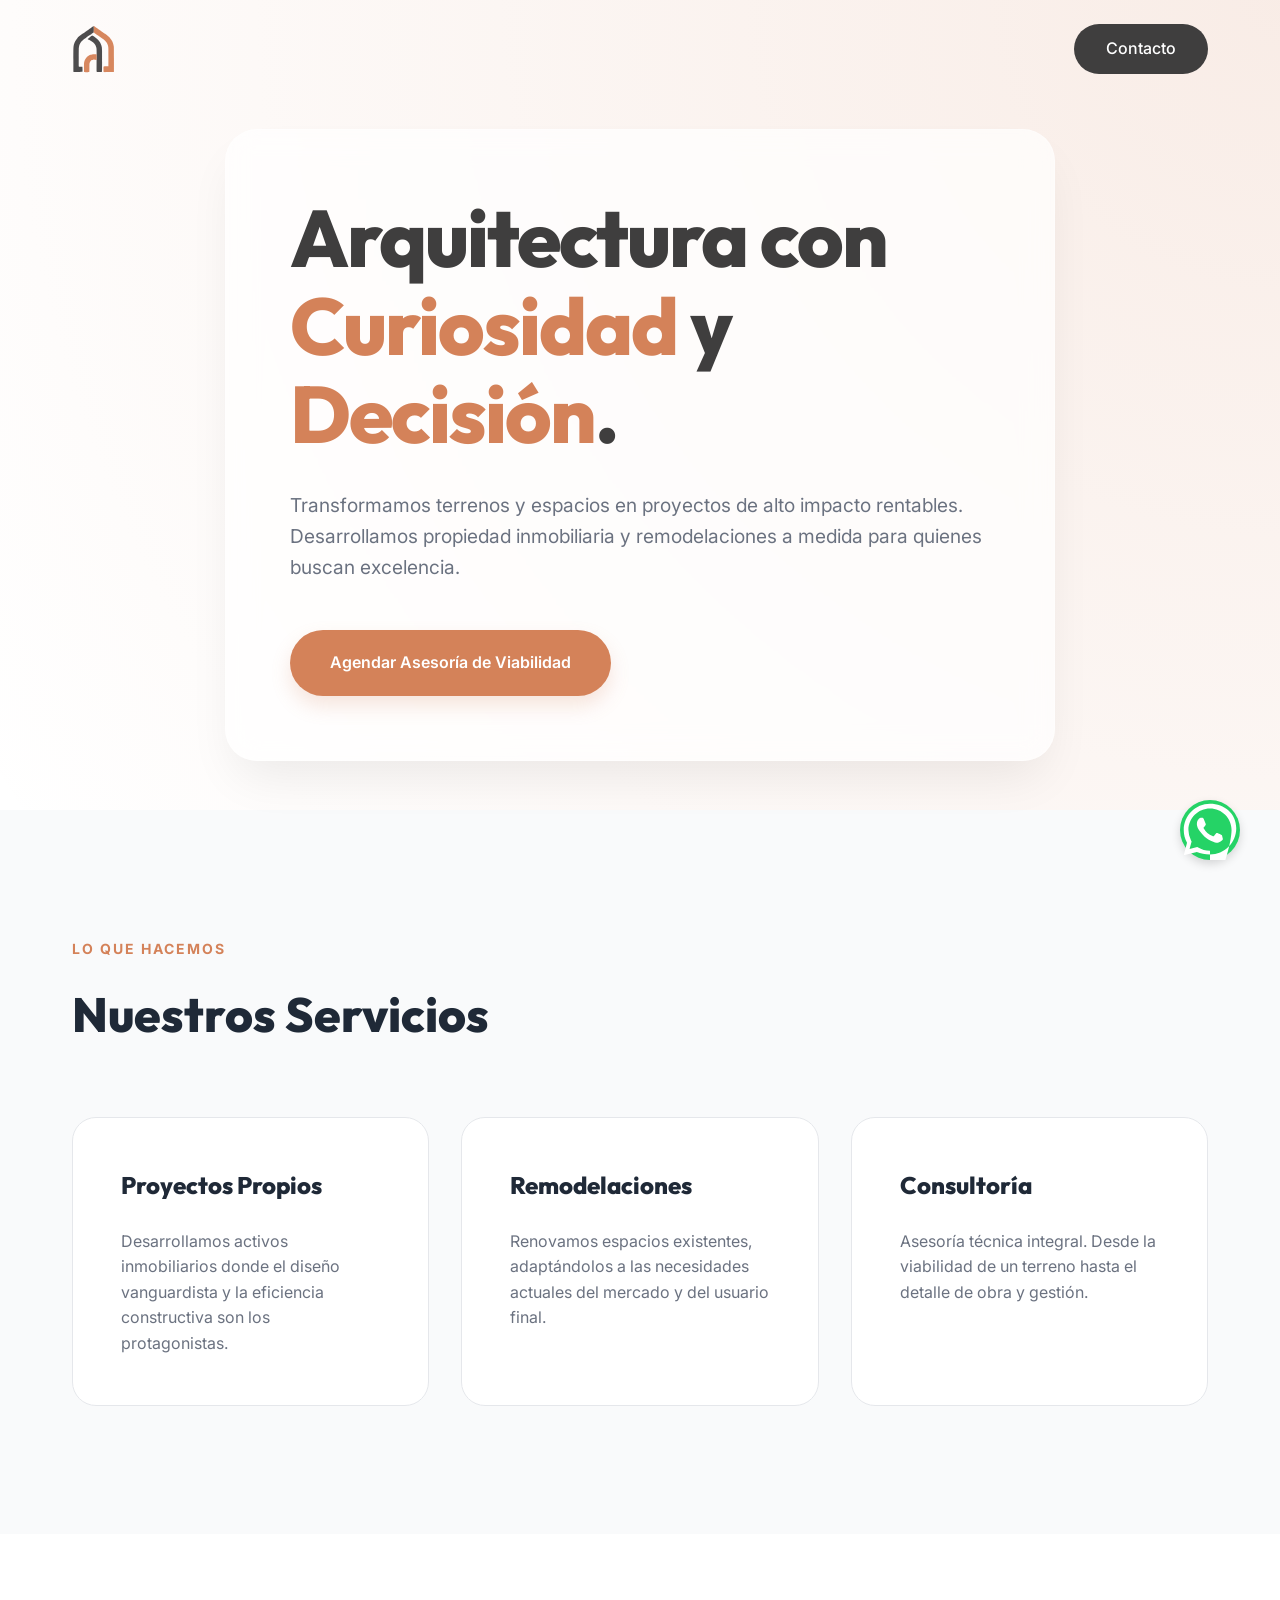
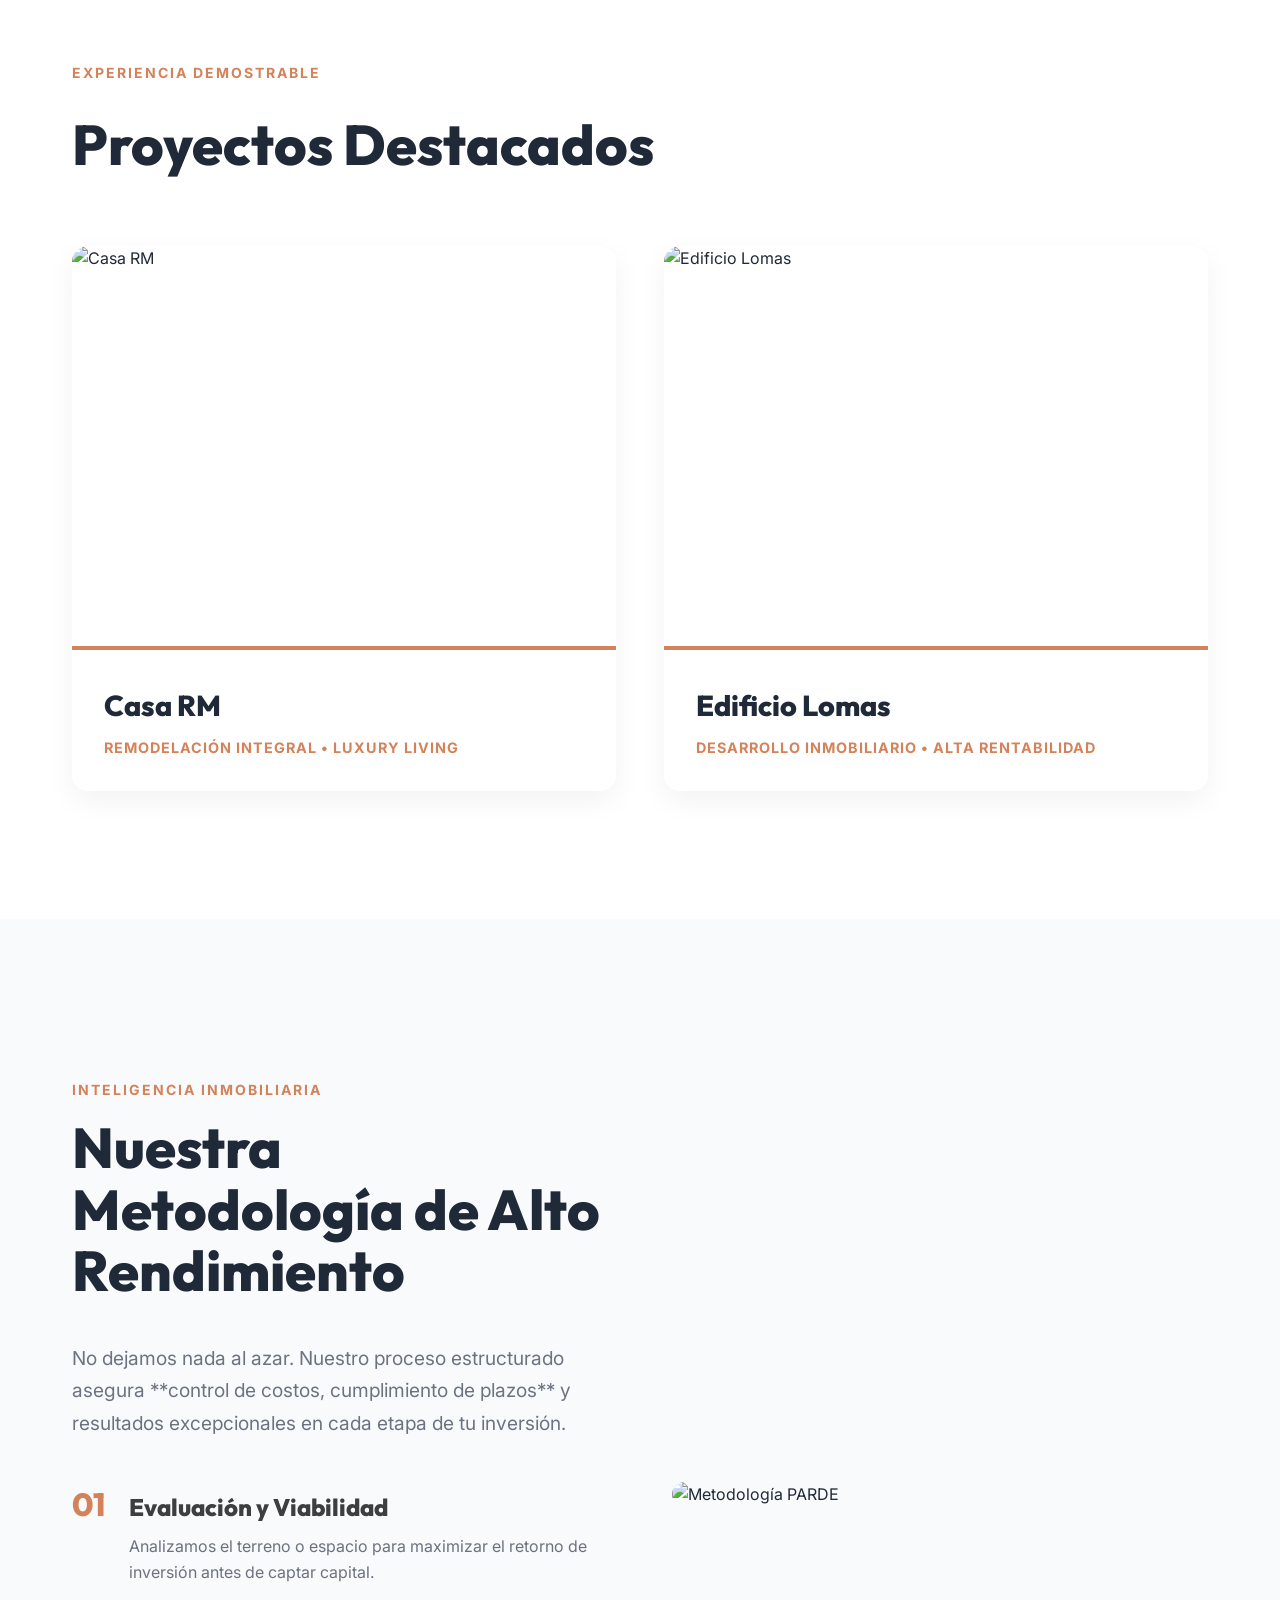
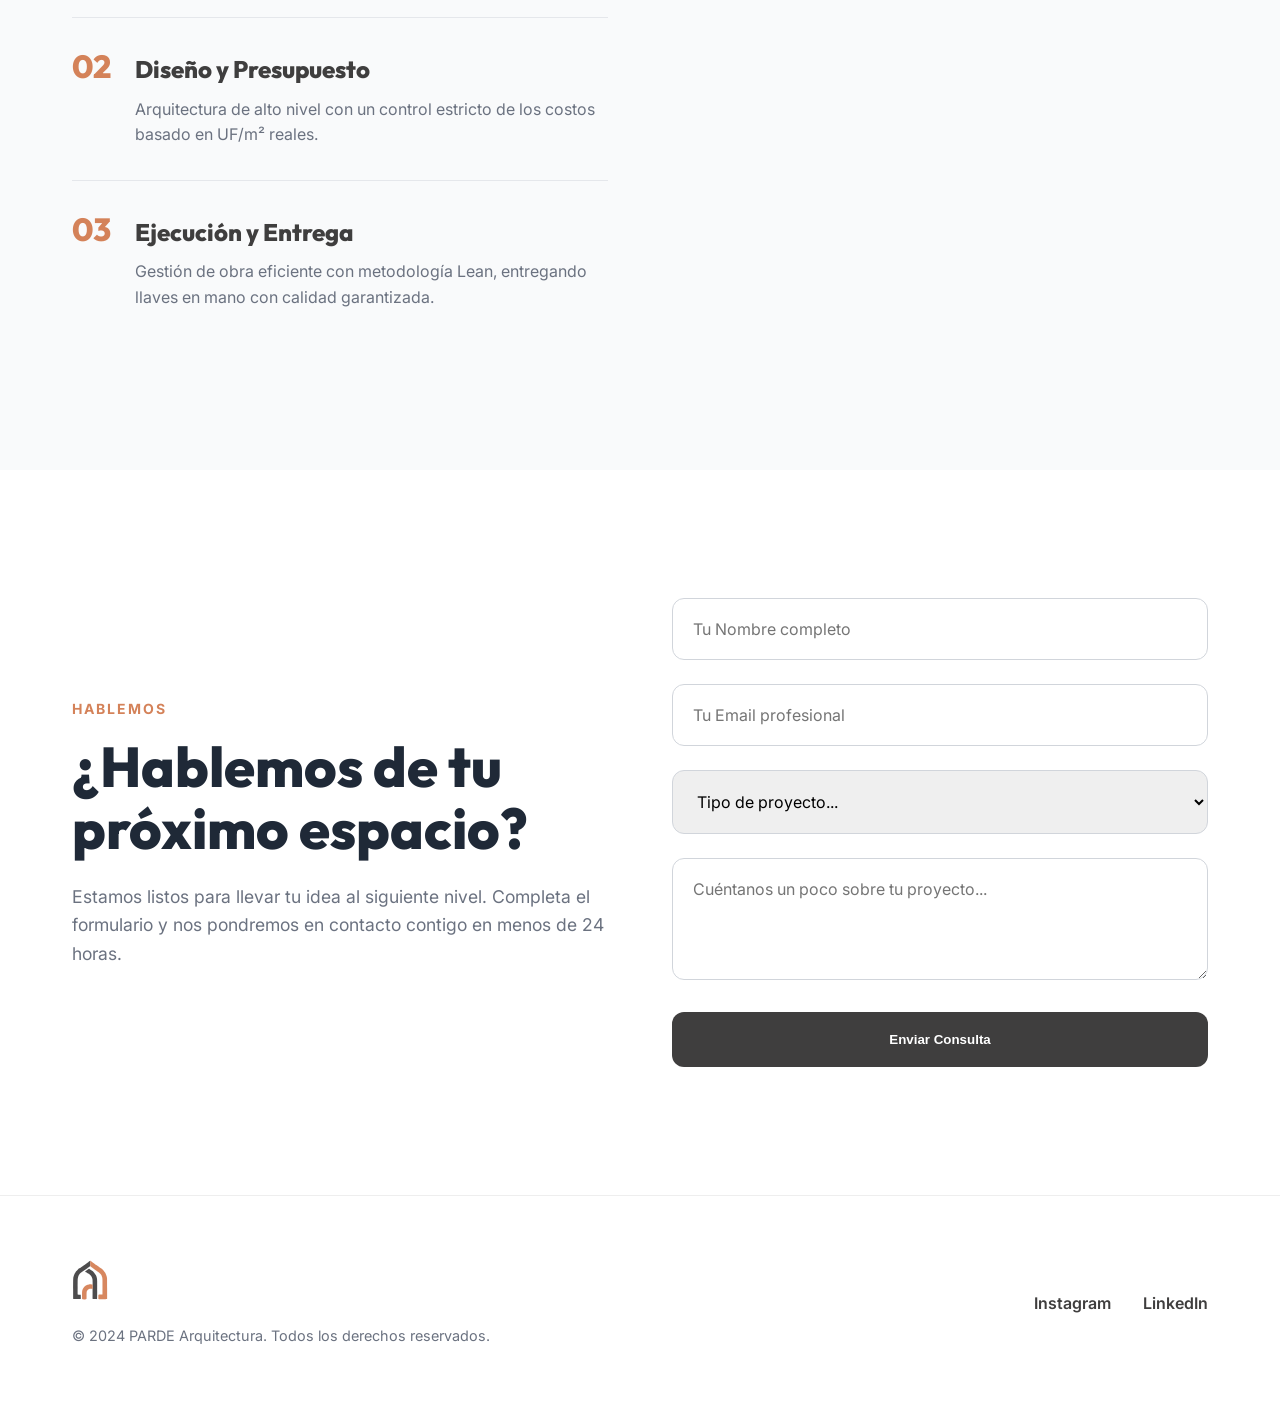
==== index.html @ 60f311cb "Add files via upload" ====
<!DOCTYPE html>
<html lang="es">

<head>
    <meta charset="UTF-8">
    <meta name="viewport" content="width=device-width, initial-scale=1.0">
    <title>PARDE | Arquitectura con Curiosidad y Decisión</title>
    <meta name="description"
        content="Estudio de arquitectura especializado en proyectos inmobiliarios de alto impacto y remodelaciones a medida.">
    <link rel="stylesheet" href="styles.css">
</head>

<body>

    <nav id="navbar">
        <div class="container nav-container">
            <a href="#" class="logo">
                <img src="logo.svg" alt="PARDE Arquitectos Logo" class="nav-logo-img"
                    onerror="this.style.display='none'; this.nextElementSibling.style.display='inline';">
                <span class="logo-text" style="display: none;">PARDE</span>
            </a>
            <a href="#contacto" class="contact-btn">Contacto</a>
        </div>
    </nav>

    <header class="hero"
        style="background: radial-gradient(circle at top right, rgba(212, 130, 89, 0.15), transparent), url('https://images.unsplash.com/photo-1541888086425-d81bb192a2a0?ixlib=rb-4.0.3&auto=format&fit=crop&w=1920&q=80') center/cover no-repeat;">
        <div class="container">
            <div class="hero-glass-card glass-card reveal"
                style="padding: 4rem; border-radius: 32px; max-width: 900px;">
                <h1 class="hero-title" style="margin-bottom: 2rem;">
                    Arquitectura con <br>
                    <span>Curiosidad</span> y <br>
                    <span>Decisión</span>.
                </h1>
                <p class="hero-subtitle"
                    style="max-width: 700px; margin-left: auto; margin-right: auto; font-size: 1.2rem;">
                    Transformamos terrenos y espacios en proyectos de alto impacto rentables. Desarrollamos propiedad
                    inmobiliaria y remodelaciones a medida para quienes buscan excelencia.
                </p>
                <div style="margin-top: 3rem;">
                    <a href="#contacto" class="cta-button">Agendar Asesoría de Viabilidad</a>
                </div>
            </div>
        </div>
    </header>

    <section class="services" id="servicios">
        <div class="container">
            <span class="section-label reveal">Lo que hacemos</span>
            <h2 class="reveal" style="font-size: 3rem; margin-bottom: 1rem;">Nuestros Servicios</h2>

            <div class="services-grid">
                <div class="service-card reveal">
                    <h4 style="font-size: 1.5rem; margin-bottom: 1.5rem;">Proyectos Propios</h4>
                    <p style="color: var(--text-muted);">Desarrollamos activos inmobiliarios donde el diseño
                        vanguardista y la eficiencia constructiva son los protagonistas.</p>
                </div>
                <div class="service-card reveal">
                    <h4 style="font-size: 1.5rem; margin-bottom: 1.5rem;">Remodelaciones</h4>
                    <p style="color: var(--text-muted);">Renovamos espacios existentes, adaptándolos a las necesidades
                        actuales del mercado y del usuario final.</p>
                </div>
                <div class="service-card reveal">
                    <h4 style="font-size: 1.5rem; margin-bottom: 1.5rem;">Consultoría</h4>
                    <p style="color: var(--text-muted);">Asesoría técnica integral. Desde la viabilidad de un terreno
                        hasta el detalle de obra y gestión.</p>
                </div>
            </div>
        </div>
    </section>

    <!-- PROYECTOS DESTACADOS (Social Proof) -->
    <section class="portfolio" id="proyectos">
        <div class="container">
            <span class="section-label reveal">Experiencia Demostrable</span>
            <h2 class="reveal" style="font-size: 3.5rem; margin-bottom: 3.5rem;">Proyectos Destacados</h2>

            <div class="portfolio-grid" style="gap: 3rem;">
                <!-- Project 1 -->
                <div class="portfolio-item reveal">
                    <div class="portfolio-image" style="height: 400px; overflow: hidden;">
                        <img src="https://images.unsplash.com/photo-1600585154340-be6161a56a0c?ixlib=rb-4.0.3&auto=format&fit=crop&w=1200&q=80"
                            alt="Casa RM"
                            style="width: 100%; height: 100%; object-fit: cover; transition: transform 0.5s ease;">
                    </div>
                    <div class="portfolio-content">
                        <h3 style="font-size: 1.8rem;">Casa RM</h3>
                        <p style="color: var(--brand-terra); font-weight: 700;">Remodelación Integral • Luxury Living
                        </p>
                    </div>
                </div>
                <!-- Project 2 -->
                <div class="portfolio-item reveal">
                    <div class="portfolio-image" style="height: 400px; overflow: hidden;">
                        <img src="https://images.unsplash.com/photo-1486406146926-c627a92ad1ab?ixlib=rb-4.0.3&auto=format&fit=crop&w=1200&q=80"
                            alt="Edificio Lomas"
                            style="width: 100%; height: 100%; object-fit: cover; transition: transform 0.5s ease;">
                    </div>
                    <div class="portfolio-content">
                        <h3 style="font-size: 1.8rem;">Edificio Lomas</h3>
                        <p style="color: var(--brand-terra); font-weight: 700;">Desarrollo Inmobiliario • Alta
                            Rentabilidad</p>
                    </div>
                </div>
            </div>
        </div>
    </section>

    <!-- METODOLOGIA (Trust & Authority) -->
    <section class="methodology" id="metodologia" style="padding: 10rem 0;">
        <div class="container">
            <div class="methodology-grid">
                <div class="methodology-text reveal">
                    <span class="section-label">Inteligencia Inmobiliaria</span>
                    <h2 style="font-size: 3.5rem; margin-bottom: 2.5rem; line-height: 1.1;">Nuestra Metodología de Alto
                        Rendimiento</h2>
                    <p style="color: var(--text-muted); font-size: 1.2rem; margin-bottom: 3rem; line-height: 1.7;">
                        No dejamos nada al azar. Nuestro proceso estructurado asegura **control de costos, cumplimiento
                        de
                        plazos** y resultados excepcionales en cada etapa de tu inversión.
                    </p>
                    <ul class="process-list">
                        <li>
                            <div class="process-number">01</div>
                            <div class="process-details">
                                <h4 style="font-size: 1.5rem;">Evaluación y Viabilidad</h4>
                                <p>Analizamos el terreno o espacio para maximizar el retorno de inversión antes de
                                    captar capital.</p>
                            </div>
                        </li>
                        <li>
                            <div class="process-number">02</div>
                            <div class="process-details">
                                <h4 style="font-size: 1.5rem;">Diseño y Presupuesto</h4>
                                <p>Arquitectura de alto nivel con un control estricto de los costos basado en UF/m²
                                    reales.</p>
                            </div>
                        </li>
                        <li>
                            <div class="process-number">03</div>
                            <div class="process-details">
                                <h4 style="font-size: 1.5rem;">Ejecución y Entrega</h4>
                                <p>Gestión de obra eficiente con metodología Lean, entregando llaves en mano con calidad
                                    garantizada.</p>
                            </div>
                        </li>
                    </ul>
                </div>
                <div class="methodology-image reveal">
                    <div
                        style="position: relative; border-radius: 32px; overflow: hidden; box-shadow: var(--shadow-premium);">
                        <img src="https://images.unsplash.com/photo-1503387762-592deb58ef4e?ixlib=rb-4.0.3&auto=format&fit=crop&w=1200&q=80"
                            alt="Metodología PARDE" style="width: 100%; height: 600px; object-fit: cover;">
                        <div class="absolute inset-0 bg-gradient-to-t from-black/40 to-transparent"></div>
                    </div>
                </div>
            </div>
        </div>
    </section>

    <section class="contact" id="contacto">
        <div class="container">
            <div class="contact-layout">
                <div class="reveal">
                    <span class="section-label">Hablemos</span>
                    <h2 style="font-size: 3.5rem; margin-bottom: 1.5rem; line-height: 1.1;">¿Hablemos de tu próximo
                        espacio?</h2>
                    <p style="color: var(--text-muted); font-size: 1.1rem;">
                        Estamos listos para llevar tu idea al siguiente nivel. Completa el formulario y nos pondremos en
                        contacto contigo en menos de 24 horas.
                    </p>
                </div>

                <form class="contact-form reveal" id="pardeForm">
                    <div class="form-group">
                        <input type="text" id="name" placeholder="Tu Nombre completo" required>
                    </div>
                    <div class="form-group">
                        <input type="email" id="email" placeholder="Tu Email profesional" required>
                    </div>
                    <div class="form-group">
                        <select id="project-type" required>
                            <option value="">Tipo de proyecto...</option>
                            <option value="remodelacion">Remodelación</option>
                            <option value="inversion">Proyecto de Inversión</option>
                            <option value="casa">Diseño de Casa</option>
                            <option value="consultoria">Consultoría Técnica</option>
                        </select>
                    </div>
                    <div class="form-group">
                        <textarea id="message" rows="4" placeholder="Cuéntanos un poco sobre tu proyecto..."
                            style="width: 100%; padding: 1.25rem; border: 1px solid #D1D5DB; border-radius: 12px; font-family: inherit; font-size: 1rem;"></textarea>
                    </div>
                    <button type="submit" class="submit-btn" id="submitBtn">Enviar Consulta</button>
                </form>
            </div>
        </div>
    </section>

    <footer style="padding: 4rem 0; border-top: 1px solid #EEE;">
        <div class="container">
            <div
                style="display: flex; justify-content: space-between; align-items: center; flex-wrap: wrap; gap: 2rem;">
                <div>
                    <img src="logo.svg" alt="PARDE Logo" style="height: 40px; margin-bottom: 1rem;"
                        onerror="this.style.display='none';">
                    <p style="color: var(--text-muted); font-size: 0.9rem;">&copy; 2024 PARDE Arquitectura. Todos los
                        derechos reservados.</p>
                </div>
                <div style="display: flex; gap: 2rem;">
                    <a href="#" style="color: var(--brand-gray); text-decoration: none; font-weight: 600;">Instagram</a>
                    <a href="#" style="color: var(--brand-gray); text-decoration: none; font-weight: 600;">LinkedIn</a>
                </div>
            </div>
        </div>
    </footer>

    <!-- WhatsApp Floating Button -->
    <a href="https://wa.me/numerodetelefono" class="whatsapp-float visible" target="_blank" rel="noopener noreferrer"
        aria-label="Chat on WhatsApp">
        <svg viewBox="0 0 32 32" xmlns="http://www.w3.org/2000/svg" style="width: 100%; height: 100%; fill: white;">
            <path
                d="M16 2C8.269 2 2 8.269 2 16c0 2.454.634 4.757 1.748 6.786L2 29.5l6.985-1.831C10.957 28.528 13.385 29 16 29c7.731 0 14-6.269 14-14S23.731 2 16 2zm0 25c-2.31 0-4.475-.623-6.332-1.722l-.46-.272-4.108 1.076 1.096-3.996-.297-.474A12.012 12.012 0 0 1 4.5 16C4.5 9.66 9.66 4.5 16 4.5S27.5 9.66 27.5 16s-5.16 27.5-11.5 27.5zm6.386-8.232c-.35-.175-2.071-1.025-2.39-1.14-.32-.115-.553-.175-.785.175-.232.35-.9 1.14-1.1 1.373-.203.232-.405.26-.755.085a9.38 9.38 0 0 1-2.76-1.7 10.32 10.32 0 0 1-1.92-2.398c-.201-.35-.021-.54.155-.715.158-.158.35-.41.525-.615.175-.205.234-.35.35-.584.116-.233.058-.438-.03-.613-.087-.175-.785-1.895-1.075-2.595-.283-.685-.57-.591-.785-.6-.2-.008-.43-.01-.662-.01s-.613.087-.933.437c-.32.35-1.226 1.2-1.226 2.924 0 1.725 1.255 3.393 1.43 3.626.175.233 2.464 3.766 5.968 5.281 3.504 1.514 3.504 1.01 4.145.952.641-.059 2.07-.847 2.362-1.664.29-816.29-1.372.204-1.503z" />
        </svg>
    </a>

    <script src="main.js"></script>
</body>

</html>
---- styles.css ----
@import url('https://fonts.googleapis.com/css2?family=Inter:wght@300;400;500&family=Outfit:wght@300;400;600;800&display=swap');

:root {
    --brand-gray: #3f3e3e;
    --brand-terra: #d48259;
    --brand-terra-light: #e0926b;
    --bg-white: #FFFFFF;
    --bg-soft: #f9fafb;
    --text-main: #1f2937;
    --text-muted: #6b7280;
    --glass-bg: rgba(255, 255, 255, 0.7);
    --glass-border: rgba(255, 255, 255, 0.3);
    --shadow-premium: 0 25px 50px -12px rgba(0, 0, 0, 0.08);
}

* {
    margin: 0;
    padding: 0;
    box-sizing: border-box;
}

body {
    font-family: 'Inter', sans-serif;
    color: var(--text-main);
    background-color: var(--bg-white);
    line-height: 1.6;
    overflow-x: hidden;
}

h1,
h2,
h3,
h4 {
    font-family: 'Outfit', sans-serif;
    font-weight: 800;
}

/* Base Layout */
.container {
    max-width: 1200px;
    margin: 0 auto;
    padding: 0 2rem;
}

/* Animations */
@keyframes fadeInUp {
    from {
        opacity: 0;
        transform: translateY(30px);
    }

    to {
        opacity: 1;
        transform: translateY(0);
    }
}

@keyframes fadeInScale {
    from {
        opacity: 0;
        transform: scale(0.95);
    }

    to {
        opacity: 1;
        transform: scale(1);
    }
}

.reveal {
    opacity: 0;
}

.reveal.visible {
    animation: fadeInUp 0.8s cubic-bezier(0.2, 0.8, 0.2, 1) forwards;
}

/* Premium Navigation */
nav {
    position: fixed;
    top: 0;
    width: 100%;
    z-index: 1000;
    padding: 1.5rem 0;
    transition: all 0.3s ease;
}

nav.scrolled {
    background: var(--glass-bg);
    backdrop-filter: blur(12px);
    border-bottom: 1px solid var(--glass-border);
    padding: 1rem 0;
}

.nav-container {
    display: flex;
    justify-content: space-between;
    align-items: center;
}

.logo {
    font-size: 1.5rem;
    font-weight: 800;
    letter-spacing: -1px;
    color: var(--brand-gray);
    text-decoration: none;
}

.contact-btn {
    background: var(--brand-gray);
    color: white;
    padding: 0.75rem 2rem;
    border-radius: 100px;
    text-decoration: none;
    font-weight: 500;
    transition: all 0.3s cubic-bezier(0.4, 0, 0.2, 1);
}

.contact-btn:hover {
    background: #000;
    transform: translateY(-2px);
    box-shadow: 0 10px 20px rgba(0, 0, 0, 0.1);
}

/* Hero Section */
.hero {
    min-height: 90vh;
    display: flex;
    align-items: center;
    padding-top: 5rem;
}

.hero-title {
    font-size: clamp(3rem, 8vw, 5rem);
    line-height: 1.1;
    margin-bottom: 1.5rem;
    color: var(--brand-gray);
    letter-spacing: -2px;
}

.hero-title span {
    color: var(--brand-terra);
    position: relative;
    display: inline-block;
}

.hero-subtitle {
    font-size: 1.25rem;
    color: var(--text-muted);
    max-width: 600px;
    margin-bottom: 2.5rem;
}

.cta-button {
    display: inline-block;
    background: var(--brand-terra);
    color: white;
    padding: 1.25rem 2.5rem;
    border-radius: 50px;
    font-weight: 600;
    text-decoration: none;
    transition: all 0.3s ease;
    box-shadow: 0 10px 20px rgba(212, 130, 89, 0.2);
}

.cta-button:hover {
    background: var(--brand-terra-light);
    transform: translateY(-3px) scale(1.02);
    box-shadow: 0 15px 30px rgba(212, 130, 89, 0.3);
}

/* Services Grid */
.services {
    padding: 8rem 0;
    background: var(--bg-soft);
}

.section-label {
    text-transform: uppercase;
    font-size: 0.875rem;
    font-weight: 700;
    letter-spacing: 2px;
    color: var(--brand-terra);
    margin-bottom: 1rem;
    display: block;
}

.services-grid {
    display: grid;
    grid-template-columns: repeat(auto-fit, minmax(300px, 1fr));
    gap: 2rem;
    margin-top: 4rem;
}

.service-card {
    background: white;
    padding: 3rem;
    border-radius: 24px;
    border: 1px solid #E5E7EB;
    transition: all 0.4s cubic-bezier(0.4, 0, 0.2, 1);
    position: relative;
    overflow: hidden;
}

.service-card:hover {
    transform: translateY(-10px);
    border-color: var(--brand-terra-light);
    box-shadow: 0 30px 60px rgba(0, 0, 0, 0.05);
}

.service-card::after {
    content: '';
    position: absolute;
    bottom: 0;
    left: 0;
    width: 100%;
    height: 4px;
    background: var(--brand-terra);
    transform: scaleX(0);
    transform-origin: left;
    transition: transform 0.4s ease;
}

.service-card:hover::after {
    transform: scaleX(1);
}

/* Glassmorphism Classes */
.glass-card {
    background: var(--glass-bg);
    backdrop-filter: blur(15px);
    border: 1px solid var(--glass-border);
    box-shadow: var(--shadow-premium);
}

/* Contact Form */
.contact {
    padding: 8rem 0;
}

.contact-layout {
    display: grid;
    grid-template-columns: 1fr 1fr;
    gap: 4rem;
    align-items: center;
}

.form-group {
    margin-bottom: 1.5rem;
}

input,
select,
textarea {
    width: 100%;
    padding: 1.25rem;
    border: 1px solid #D1D5DB;
    border-radius: 12px;
    font-family: inherit;
    font-size: 1rem;
    transition: all 0.2s ease;
}

input:focus,
select:focus {
    outline: none;
    border-color: var(--brand-terra);
    box-shadow: 0 0 0 4px rgba(217, 119, 6, 0.1);
}

.submit-btn {
    width: 100%;
    background: var(--brand-gray);
    color: white;
    padding: 1.25rem;
    border: none;
    border-radius: 12px;
    font-weight: 700;
    cursor: pointer;
    transition: all 0.3s ease;
}

.submit-btn:hover {
    background: #000;
}

/* Phase 2: Profitability Enhancements */

/* Navigation Logo */
.nav-logo-img {
    height: 48px;
    /* Adjustable based on logo proportions */
    width: auto;
    display: block;
}

/* Portfolio (Proyectos Destacados) */
.portfolio {
    padding: 8rem 0;
    background: white;
}

.portfolio-grid {
    display: grid;
    grid-template-columns: repeat(auto-fit, minmax(400px, 1fr));
    gap: 2rem;
    margin-top: 3rem;
}

.portfolio-item {
    border-radius: 16px;
    overflow: hidden;
    position: relative;
    box-shadow: 0 10px 30px rgba(0, 0, 0, 0.05);
}

.portfolio-image-placeholder {
    width: 100%;
    height: 300px;
    background-color: #E5E7EB;
    display: flex;
    align-items: center;
    justify-content: center;
    color: #9CA3AF;
    font-weight: 600;
    transition: transform 0.5s ease;
}

.portfolio-item:hover .portfolio-image-placeholder {
    transform: scale(1.05);
}

.portfolio-content {
    background: white;
    padding: 2rem;
    border-top: 4px solid var(--brand-terra);
    position: relative;
    z-index: 10;
}

.portfolio-content h3 {
    font-size: 1.5rem;
    margin-bottom: 0.5rem;
}

.portfolio-content p {
    color: var(--text-muted);
    font-size: 0.9rem;
    text-transform: uppercase;
    letter-spacing: 1px;
}

/* Methodology */
.methodology {
    padding: 8rem 0;
    background: var(--bg-soft);
}

.methodology-grid {
    display: grid;
    grid-template-columns: 1fr 1fr;
    gap: 4rem;
    align-items: center;
}

.process-list {
    list-style: none;
}

.process-list li {
    display: flex;
    align-items: flex-start;
    gap: 1.5rem;
    margin-bottom: 2rem;
    padding-bottom: 2rem;
    border-bottom: 1px solid #E5E7EB;
}

.process-list li:last-child {
    border-bottom: none;
    margin-bottom: 0;
    padding-bottom: 0;
}

.process-number {
    font-family: 'Outfit', sans-serif;
    font-size: 2rem;
    font-weight: 800;
    color: var(--brand-terra);
    line-height: 1;
}

.process-details h4 {
    font-size: 1.25rem;
    margin-bottom: 0.5rem;
    color: var(--brand-gray);
}

.process-details p {
    color: var(--text-muted);
}

.image-placeholder-large {
    width: 100%;
    height: 600px;
    background-color: #D1D5DB;
    border-radius: 24px;
    display: flex;
    align-items: center;
    justify-content: center;
    color: #6B7280;
    font-weight: 600;
    box-shadow: 0 20px 40px rgba(0, 0, 0, 0.1);
}

/* WhatsApp Floating Button */
.whatsapp-float {
    position: fixed;
    width: 60px;
    height: 60px;
    bottom: 40px;
    right: 40px;
    background-color: #25d366;
    color: #FFF;
    border-radius: 50px;
    text-align: center;
    font-size: 30px;
    box-shadow: 0 4px 10px rgba(0, 0, 0, 0.15);
    z-index: 1000;
    display: flex;
    align-items: center;
    justify-content: center;
    transition: all 0.3s ease;
    opacity: 0;
    /* Starts hidden, revealed via JS/Reveal class */
    transform: translateY(20px);
}

.whatsapp-float.visible {
    opacity: 1;
    transform: translateY(0);
}

.whatsapp-float:hover {
    background-color: #128C7E;
    transform: translateY(-5px) scale(1.05);
    box-shadow: 0 6px 14px rgba(0, 0, 0, 0.2);
}

@media (max-width: 768px) {

    .contact-layout,
    .methodology-grid {
        grid-template-columns: 1fr;
    }

    .hero-title {
        font-size: 3rem;
    }

    .image-placeholder-large {
        height: 400px;
    }

    .portfolio-grid {
        grid-template-columns: 1fr;
    }

    .whatsapp-float {
        width: 50px;
        height: 50px;
        bottom: 20px;
        right: 20px;
    }
}
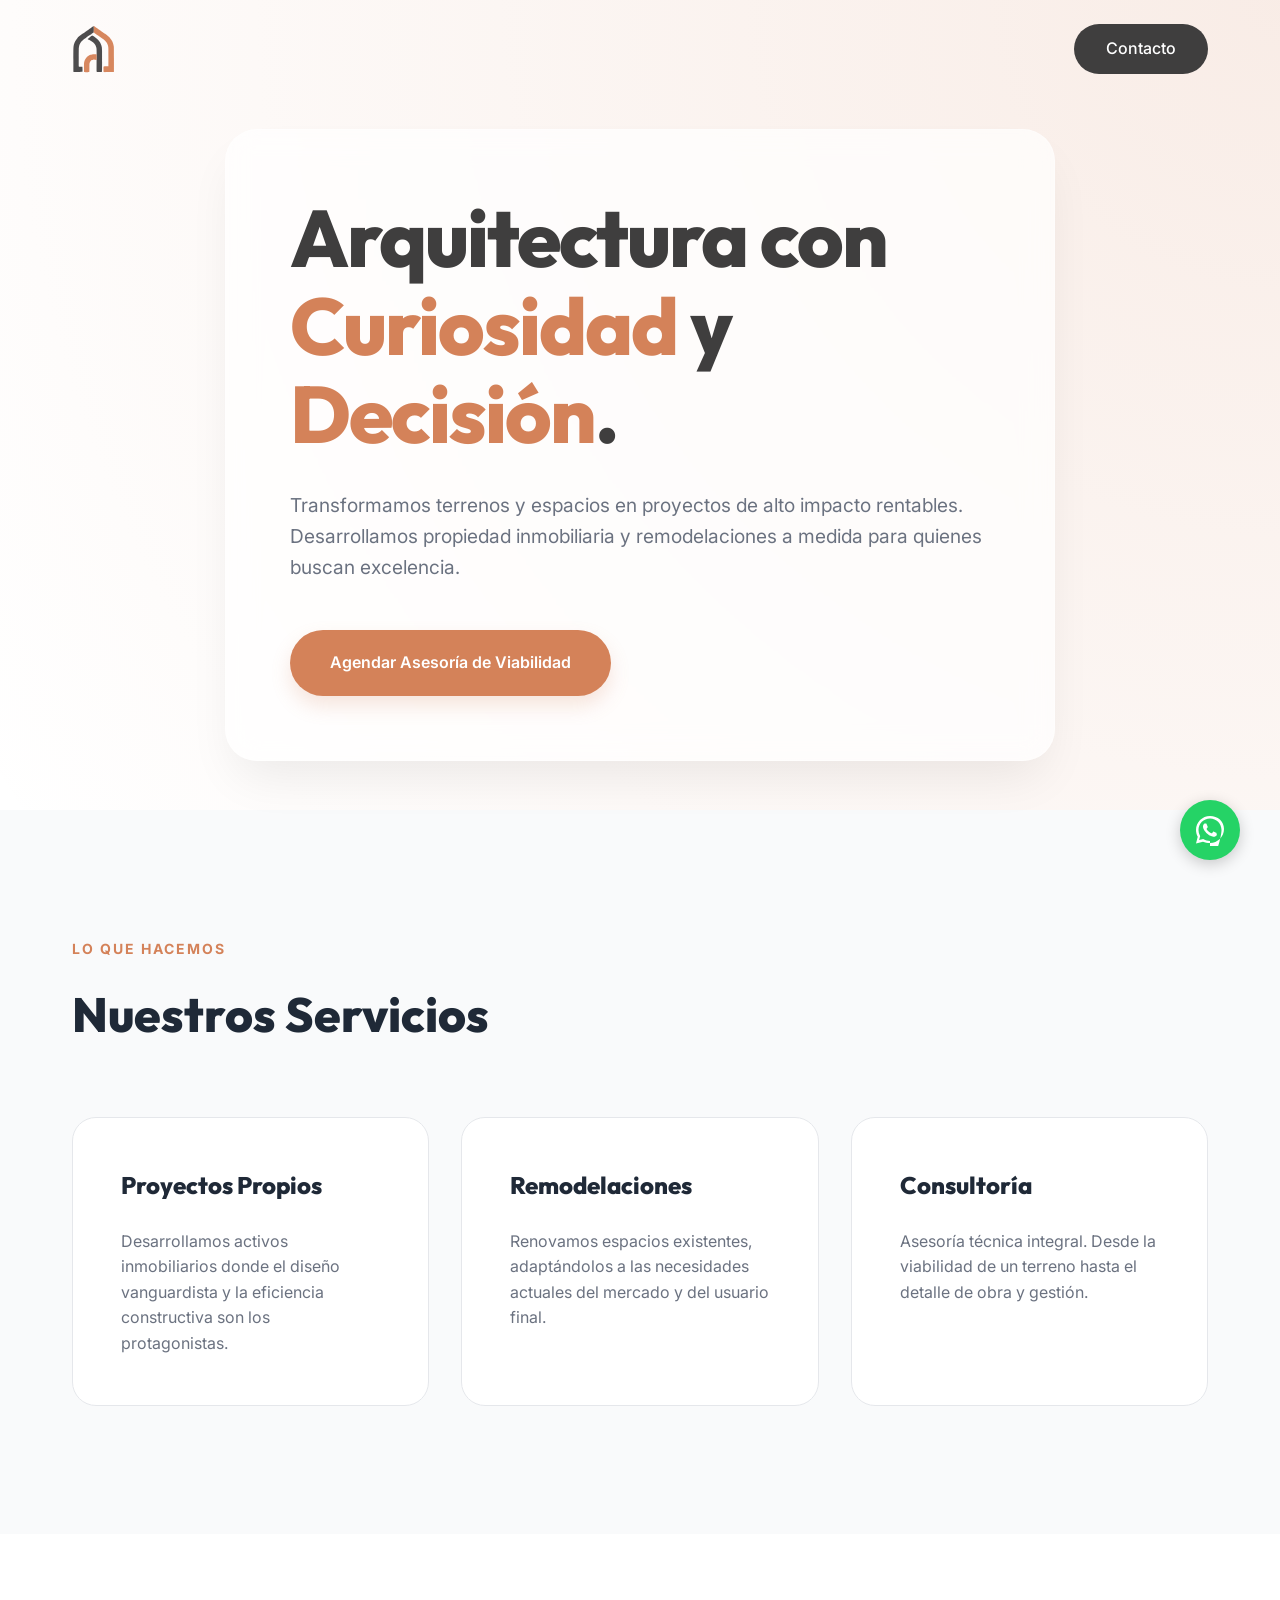
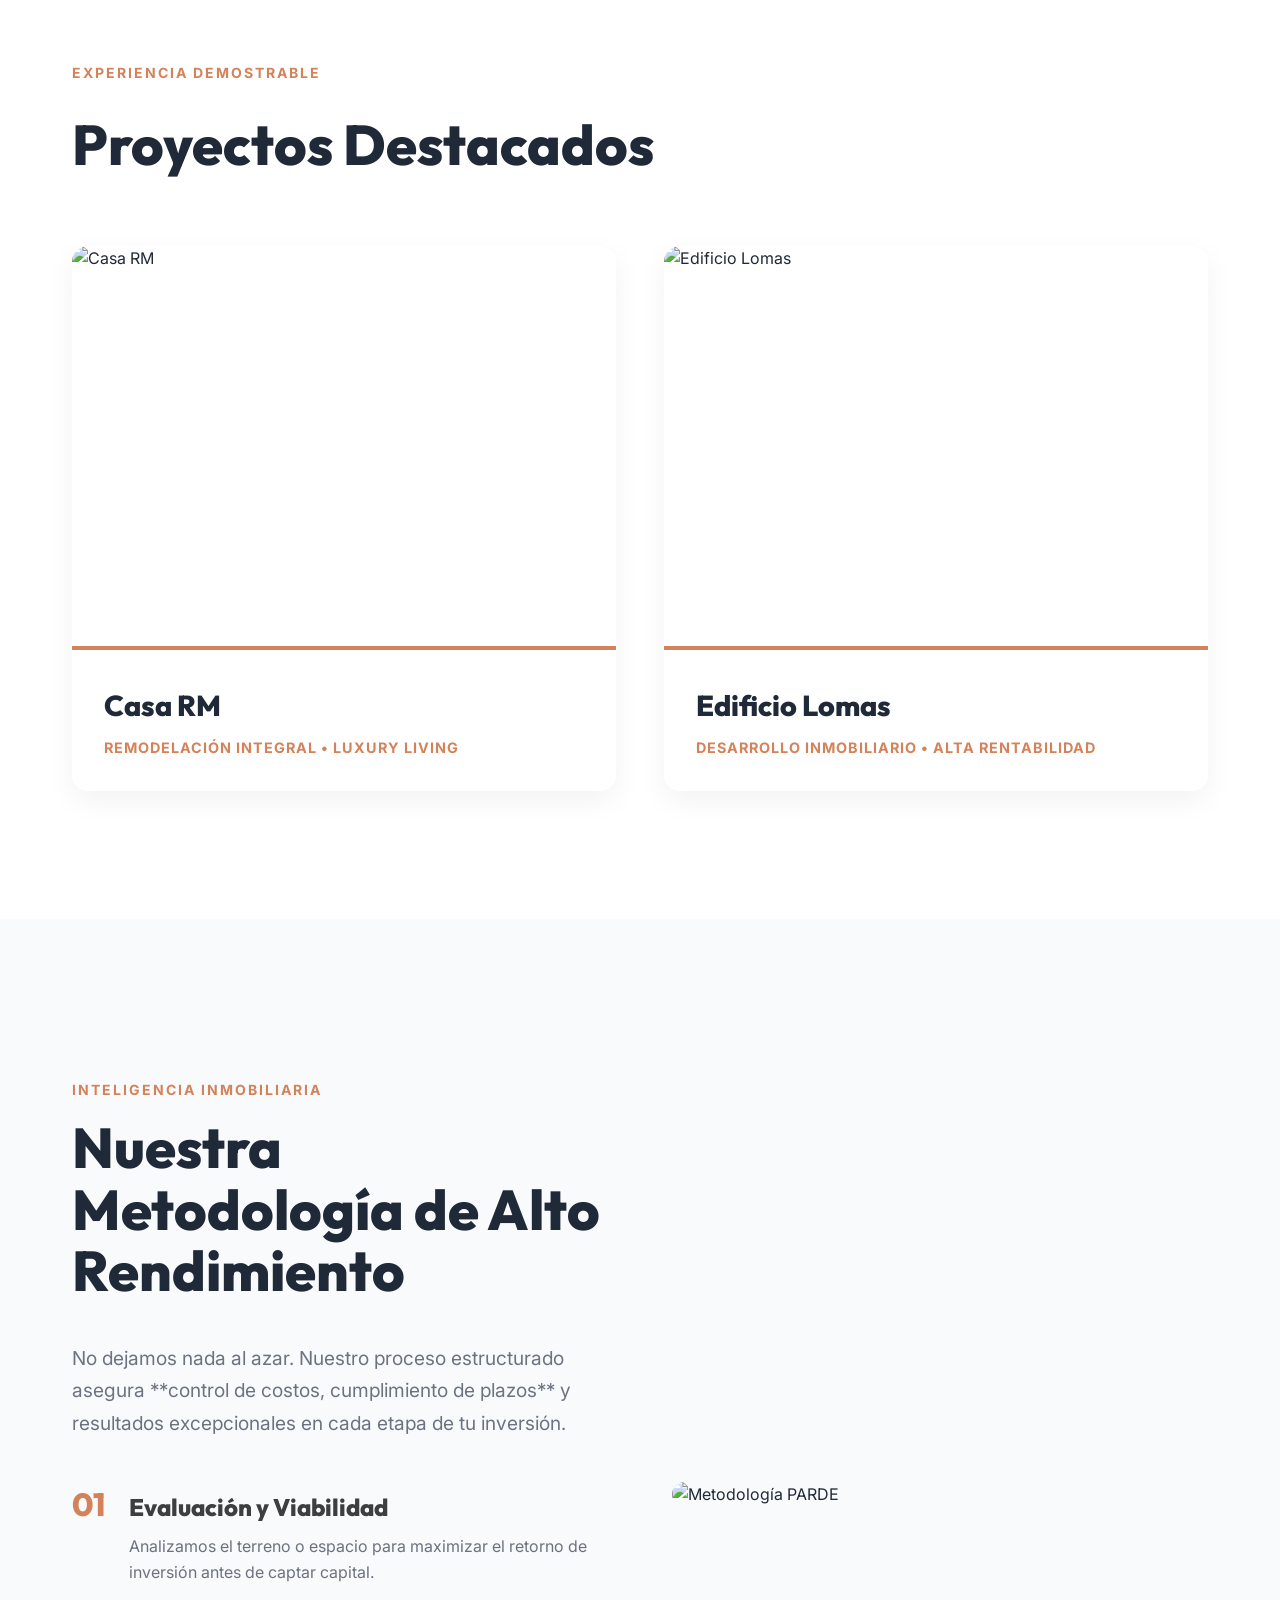
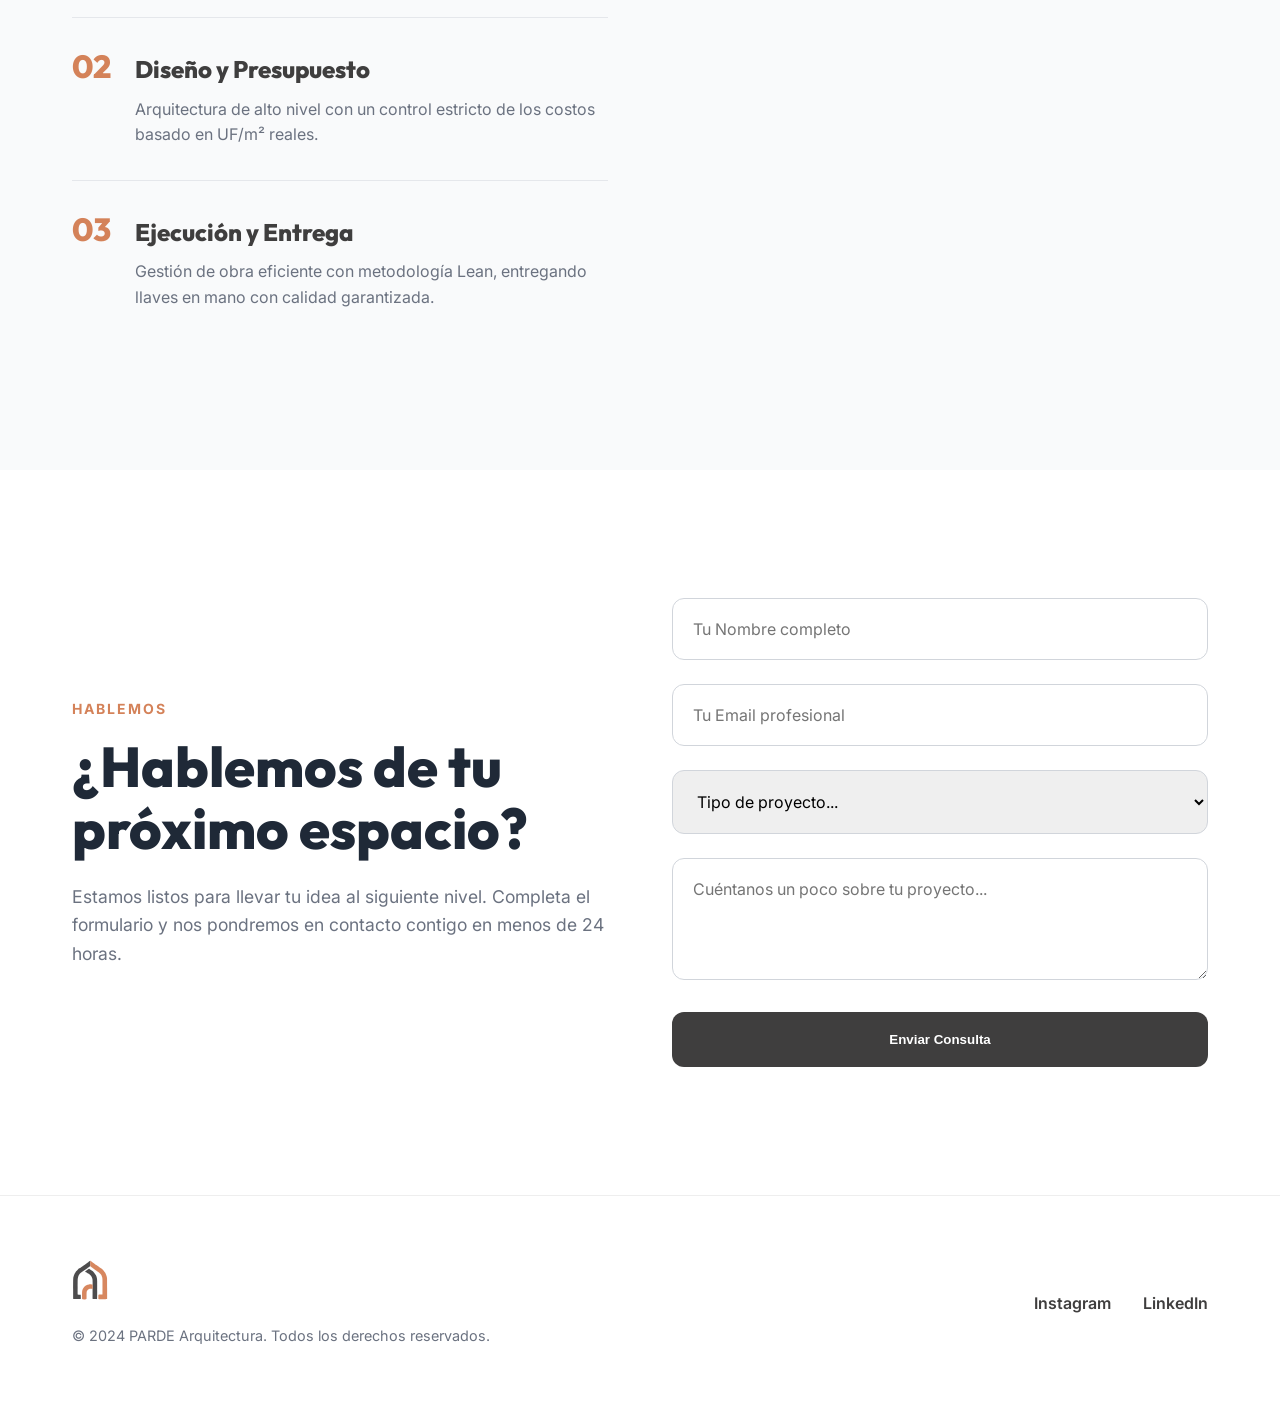
==== commit 75217721: "Add files via upload" ====
--- a/index.html
+++ b/index.html
@@ -216,14 +216,35 @@
         </div>
     </footer>
 
-    <!-- WhatsApp Floating Button -->
-    <a href="https://wa.me/numerodetelefono" class="whatsapp-float visible" target="_blank" rel="noopener noreferrer"
-        aria-label="Chat on WhatsApp">
-        <svg viewBox="0 0 32 32" xmlns="http://www.w3.org/2000/svg" style="width: 100%; height: 100%; fill: white;">
-            <path
-                d="M16 2C8.269 2 2 8.269 2 16c0 2.454.634 4.757 1.748 6.786L2 29.5l6.985-1.831C10.957 28.528 13.385 29 16 29c7.731 0 14-6.269 14-14S23.731 2 16 2zm0 25c-2.31 0-4.475-.623-6.332-1.722l-.46-.272-4.108 1.076 1.096-3.996-.297-.474A12.012 12.012 0 0 1 4.5 16C4.5 9.66 9.66 4.5 16 4.5S27.5 9.66 27.5 16s-5.16 27.5-11.5 27.5zm6.386-8.232c-.35-.175-2.071-1.025-2.39-1.14-.32-.115-.553-.175-.785.175-.232.35-.9 1.14-1.1 1.373-.203.232-.405.26-.755.085a9.38 9.38 0 0 1-2.76-1.7 10.32 10.32 0 0 1-1.92-2.398c-.201-.35-.021-.54.155-.715.158-.158.35-.41.525-.615.175-.205.234-.35.35-.584.116-.233.058-.438-.03-.613-.087-.175-.785-1.895-1.075-2.595-.283-.685-.57-.591-.785-.6-.2-.008-.43-.01-.662-.01s-.613.087-.933.437c-.32.35-1.226 1.2-1.226 2.924 0 1.725 1.255 3.393 1.43 3.626.175.233 2.464 3.766 5.968 5.281 3.504 1.514 3.504 1.01 4.145.952.641-.059 2.07-.847 2.362-1.664.29-816.29-1.372.204-1.503z" />
-        </svg>
-    </a>
+    <!-- WhatsApp Multi-Contact Menu -->
+    <div class="whatsapp-menu" id="waMenu">
+        <div class="whatsapp-options">
+            <a href="https://wa.me/569XXXXXXXX?text=Hola%20Arq.%20Sebasti%C3%A1n%20Mu%C3%B1oz,%20vengo%20de%20la%20web..."
+                class="whatsapp-option" target="_blank">
+                <svg class="wa-icon" viewBox="0 0 32 32">
+                    <path
+                        d="M16 2C8.269 2 2 8.269 2 16c0 2.454.634 4.757 1.748 6.786L2 29.5l6.985-1.831C10.957 28.528 13.385 29 16 29c7.731 0 14-6.269 14-14S23.731 2 16 2zm0 25c-2.31 0-4.475-.623-6.332-1.722l-.46-.272-4.108 1.076 1.096-3.996-.297-.474A12.012 12.012 0 0 1 4.5 16C4.5 9.66 9.66 4.5 16 4.5S27.5 9.66 27.5 16s-5.16 27.5-11.5 27.5zm6.386-8.232c-.35-.175-2.071-1.025-2.39-1.14-.32-.115-.553-.175-.785.175-.232.35-.9 1.14-1.1 1.373-.203.232-.405.26-.755.085a9.38 9.38 0 0 1-2.76-1.7 10.32 10.32 0 0 1-1.92-2.398c-.201-.35-.021-.54.155-.715.158-.158.35-.41.525-.615.175-.205.234-.35.35-.584.116-.233.058-.438-.03-.613-.087-.175-.785-1.895-1.075-2.595-.283-.685-.57-.591-.785-.6-.2-.008-.43-.01-.662-.01s-.613.087-.933.437c-.32.35-1.226 1.2-1.226 2.924 0 1.725 1.255 3.393 1.43 3.626.175.233 2.464 3.766 5.968 5.281 3.504 1.514 3.504 1.01 4.145.952.641-.059 2.07-.847 2.362-1.664.29-816.29-1.372.204-1.503z" />
+                </svg>
+                Arq. Sebastián Muñoz
+            </a>
+            <a href="https://wa.me/569XXXXXXXX?text=Hola%20Arq.%20Adolfo%20Henr%C3%ADquez,%20vengo%20de%20la%20web..."
+                class="whatsapp-option" target="_blank">
+                <svg class="wa-icon" viewBox="0 0 32 32">
+                    <path
+                        d="M16 2C8.269 2 2 8.269 2 16c0 2.454.634 4.757 1.748 6.786L2 29.5l6.985-1.831C10.957 28.528 13.385 29 16 29c7.731 0 14-6.269 14-14S23.731 2 16 2zm0 25c-2.31 0-4.475-.623-6.332-1.722l-.46-.272-4.108 1.076 1.096-3.996-.297-.474A12.012 12.012 0 0 1 4.5 16C4.5 9.66 9.66 4.5 16 4.5S27.5 9.66 27.5 16s-5.16 27.5-11.5 27.5zm6.386-8.232c-.35-.175-2.071-1.025-2.39-1.14-.32-.115-.553-.175-.785.175-.232.35-.9 1.14-1.1 1.373-.203.232-.405.26-.755.085a9.38 9.38 0 0 1-2.76-1.7 10.32 10.32 0 0 1-1.92-2.398c-.201-.35-.021-.54.155-.715.158-.158.35-.41.525-.615.175-.205.234-.35.35-.584.116-.233.058-.438-.03-.613-.087-.175-.785-1.895-1.075-2.595-.283-.685-.57-.591-.785-.6-.2-.008-.43-.01-.662-.01s-.613.087-.933.437c-.32.35-1.226 1.2-1.226 2.924 0 1.725 1.255 3.393 1.43 3.626.175.233 2.464 3.766 5.968 5.281 3.504 1.514 3.504 1.01 4.145.952.641-.059 2.07-.847 2.362-1.664.29-816.29-1.372.204-1.503z" />
+                </svg>
+                Arq. Adolfo Henríquez
+            </a>
+        </div>
+        <div class="whatsapp-main-btn" id="waMainBtn"
+            onclick="document.getElementById('waMenu').classList.toggle('active')">
+            <svg viewBox="0 0 32 32" xmlns="http://www.w3.org/2000/svg"
+                style="width: 32px; height: 32px; fill: white; transition: transform 0.3s ease;">
+                <path
+                    d="M16 2C8.269 2 2 8.269 2 16c0 2.454.634 4.757 1.748 6.786L2 29.5l6.985-1.831C10.957 28.528 13.385 29 16 29c7.731 0 14-6.269 14-14S23.731 2 16 2zm0 25c-2.31 0-4.475-.623-6.332-1.722l-.46-.272-4.108 1.076 1.096-3.996-.297-.474A12.012 12.012 0 0 1 4.5 16C4.5 9.66 9.66 4.5 16 4.5S27.5 9.66 27.5 16s-5.16 27.5-11.5 27.5zm6.386-8.232c-.35-.175-2.071-1.025-2.39-1.14-.32-.115-.553-.175-.785.175-.232.35-.9 1.14-1.1 1.373-.203.232-.405.26-.755.085a9.38 9.38 0 0 1-2.76-1.7 10.32 10.32 0 0 1-1.92-2.398c-.201-.35-.021-.54.155-.715.158-.158.35-.41.525-.615.175-.205.234-.35.35-.584.116-.233.058-.438-.03-.613-.087-.175-.785-1.895-1.075-2.595-.283-.685-.57-.591-.785-.6-.2-.008-.43-.01-.662-.01s-.613.087-.933.437c-.32.35-1.226 1.2-1.226 2.924 0 1.725 1.255 3.393 1.43 3.626.175.233 2.464 3.766 5.968 5.281 3.504 1.514 3.504 1.01 4.145.952.641-.059 2.07-.847 2.362-1.664.29-816.29-1.372.204-1.503z" />
+            </svg>
+        </div>
+    </div>
 
     <script src="main.js"></script>
 </body>
--- a/styles.css
+++ b/styles.css
@@ -413,62 +413,95 @@
     box-shadow: 0 20px 40px rgba(0, 0, 0, 0.1);
 }
 
-/* WhatsApp Floating Button */
-.whatsapp-float {
+/* Multi-Contact WhatsApp Floating Button */
+.whatsapp-menu {
     position: fixed;
+    bottom: 40px;
+    right: 40px;
+    z-index: 2000;
+    display: flex;
+    flex-direction: column;
+    align-items: flex-end;
+    gap: 1rem;
+    pointer-events: none;
+}
+
+.whatsapp-menu.active {
+    pointer-events: all;
+}
+
+.whatsapp-main-btn {
     width: 60px;
     height: 60px;
-    bottom: 40px;
-    right: 40px;
     background-color: #25d366;
-    color: #FFF;
-    border-radius: 50px;
-    text-align: center;
-    font-size: 30px;
-    box-shadow: 0 4px 10px rgba(0, 0, 0, 0.15);
-    z-index: 1000;
+    color: white;
+    border-radius: 50%;
     display: flex;
     align-items: center;
     justify-content: center;
-    transition: all 0.3s ease;
+    box-shadow: 0 4px 15px rgba(0, 0, 0, 0.2);
+    cursor: pointer;
+    transition: all 0.3s cubic-bezier(0.175, 0.885, 0.32, 1.275);
+    z-index: 2001;
+    pointer-events: all;
+}
+
+.whatsapp-main-btn:hover {
+    transform: scale(1.1);
+    background-color: #128c7e;
+}
+
+.whatsapp-main-btn.active svg {
+    transform: rotate(45deg);
+}
+
+.whatsapp-options {
+    display: flex;
+    flex-direction: column;
+    gap: 0.75rem;
     opacity: 0;
-    /* Starts hidden, revealed via JS/Reveal class */
-    transform: translateY(20px);
-}
-
-.whatsapp-float.visible {
+    transform: translateY(20px) scale(0.8);
+    transition: all 0.3s cubic-bezier(0.175, 0.885, 0.32, 1.275);
+    visibility: hidden;
+}
+
+.whatsapp-menu.active .whatsapp-options {
     opacity: 1;
-    transform: translateY(0);
-}
-
-.whatsapp-float:hover {
-    background-color: #128C7E;
-    transform: translateY(-5px) scale(1.05);
-    box-shadow: 0 6px 14px rgba(0, 0, 0, 0.2);
+    transform: translateY(0) scale(1);
+    visibility: visible;
+}
+
+.whatsapp-option {
+    background: white;
+    padding: 0.8rem 1.5rem;
+    border-radius: 100px;
+    box-shadow: 0 10px 25px rgba(0, 0, 0, 0.1);
+    display: flex;
+    align-items: center;
+    gap: 0.75rem;
+    text-decoration: none;
+    color: var(--brand-gray);
+    font-weight: 600;
+    font-size: 0.9rem;
+    white-space: nowrap;
+    transition: all 0.2s ease;
+    border: 1px solid #f3f4f6;
+}
+
+.whatsapp-option:hover {
+    transform: translateX(-5px);
+    background: var(--bg-soft);
+    border-color: #25d366;
+}
+
+.whatsapp-option .wa-icon {
+    width: 24px;
+    height: 24px;
+    fill: #25d366;
 }
 
 @media (max-width: 768px) {
-
-    .contact-layout,
-    .methodology-grid {
-        grid-template-columns: 1fr;
-    }
-
-    .hero-title {
-        font-size: 3rem;
-    }
-
-    .image-placeholder-large {
-        height: 400px;
-    }
-
-    .portfolio-grid {
-        grid-template-columns: 1fr;
-    }
-
-    .whatsapp-float {
-        width: 50px;
-        height: 50px;
+    .whatsapp-menu {
         bottom: 20px;
         right: 20px;
     }
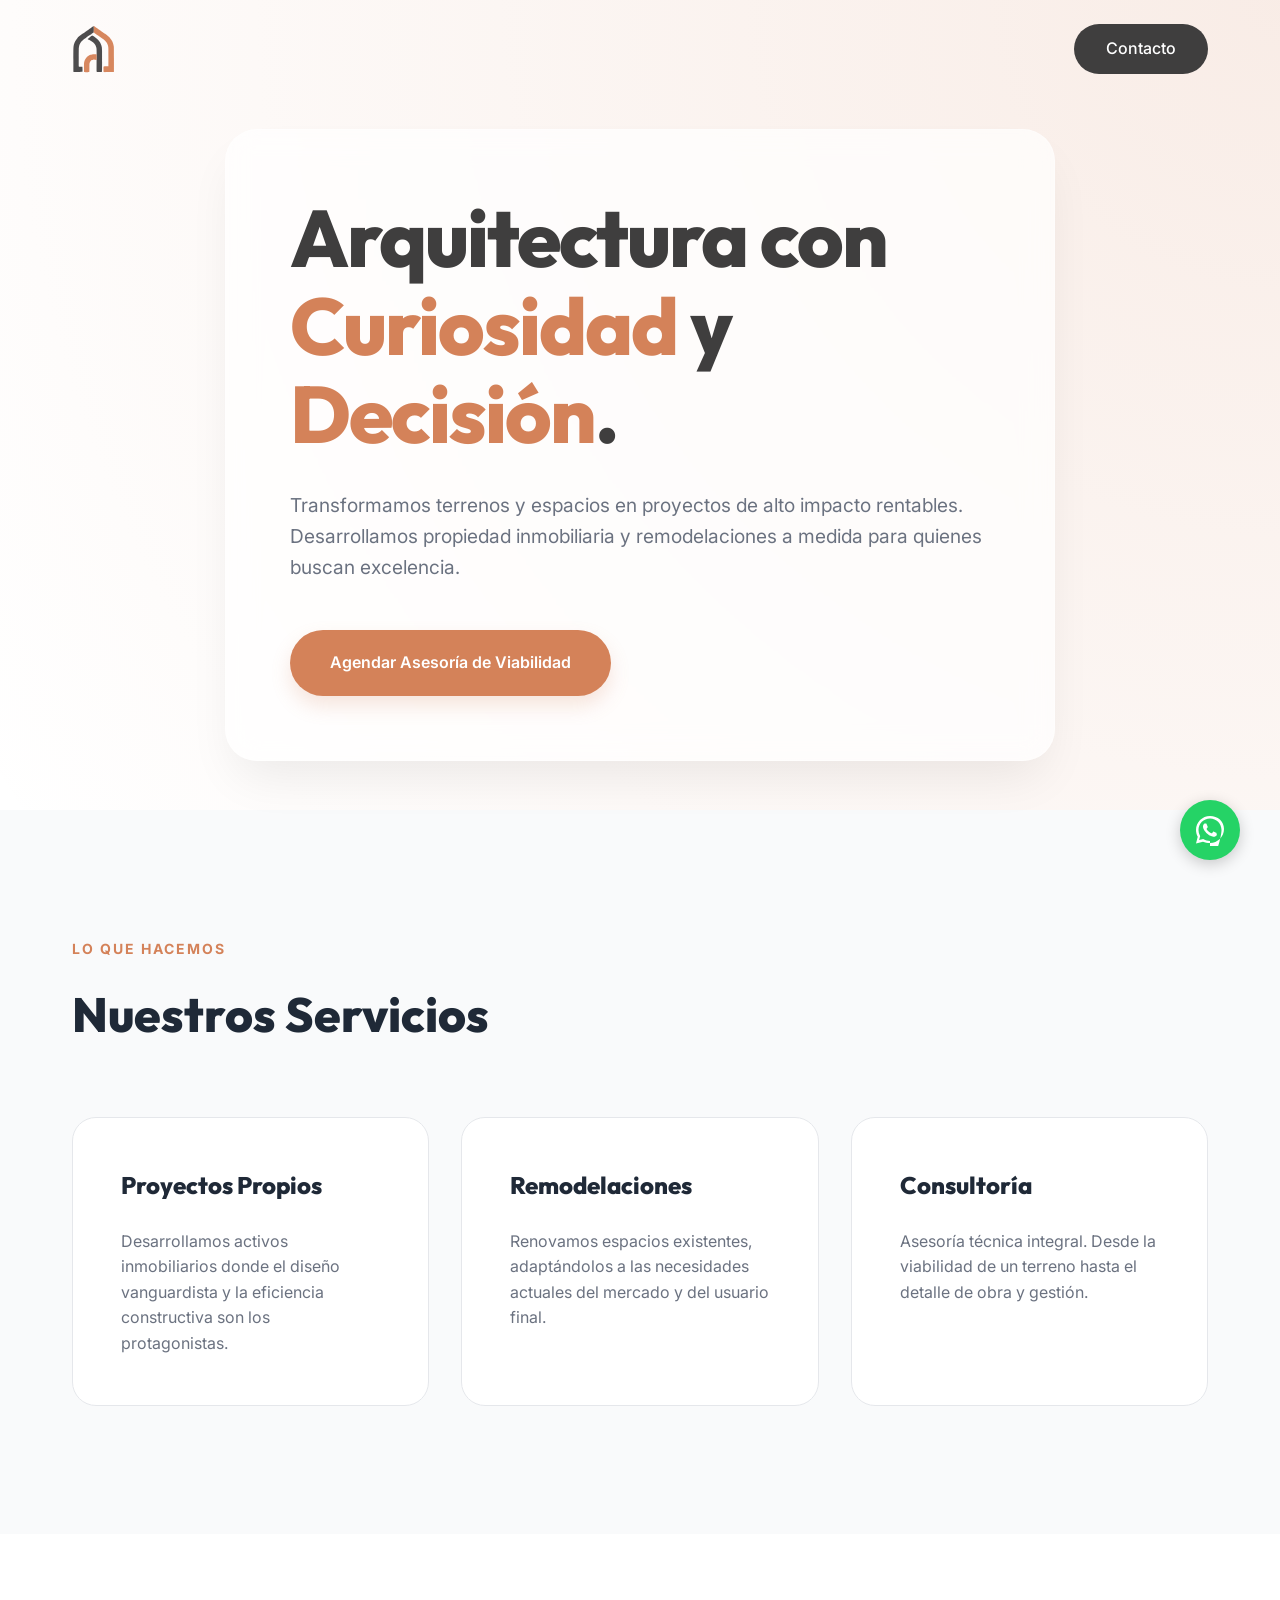
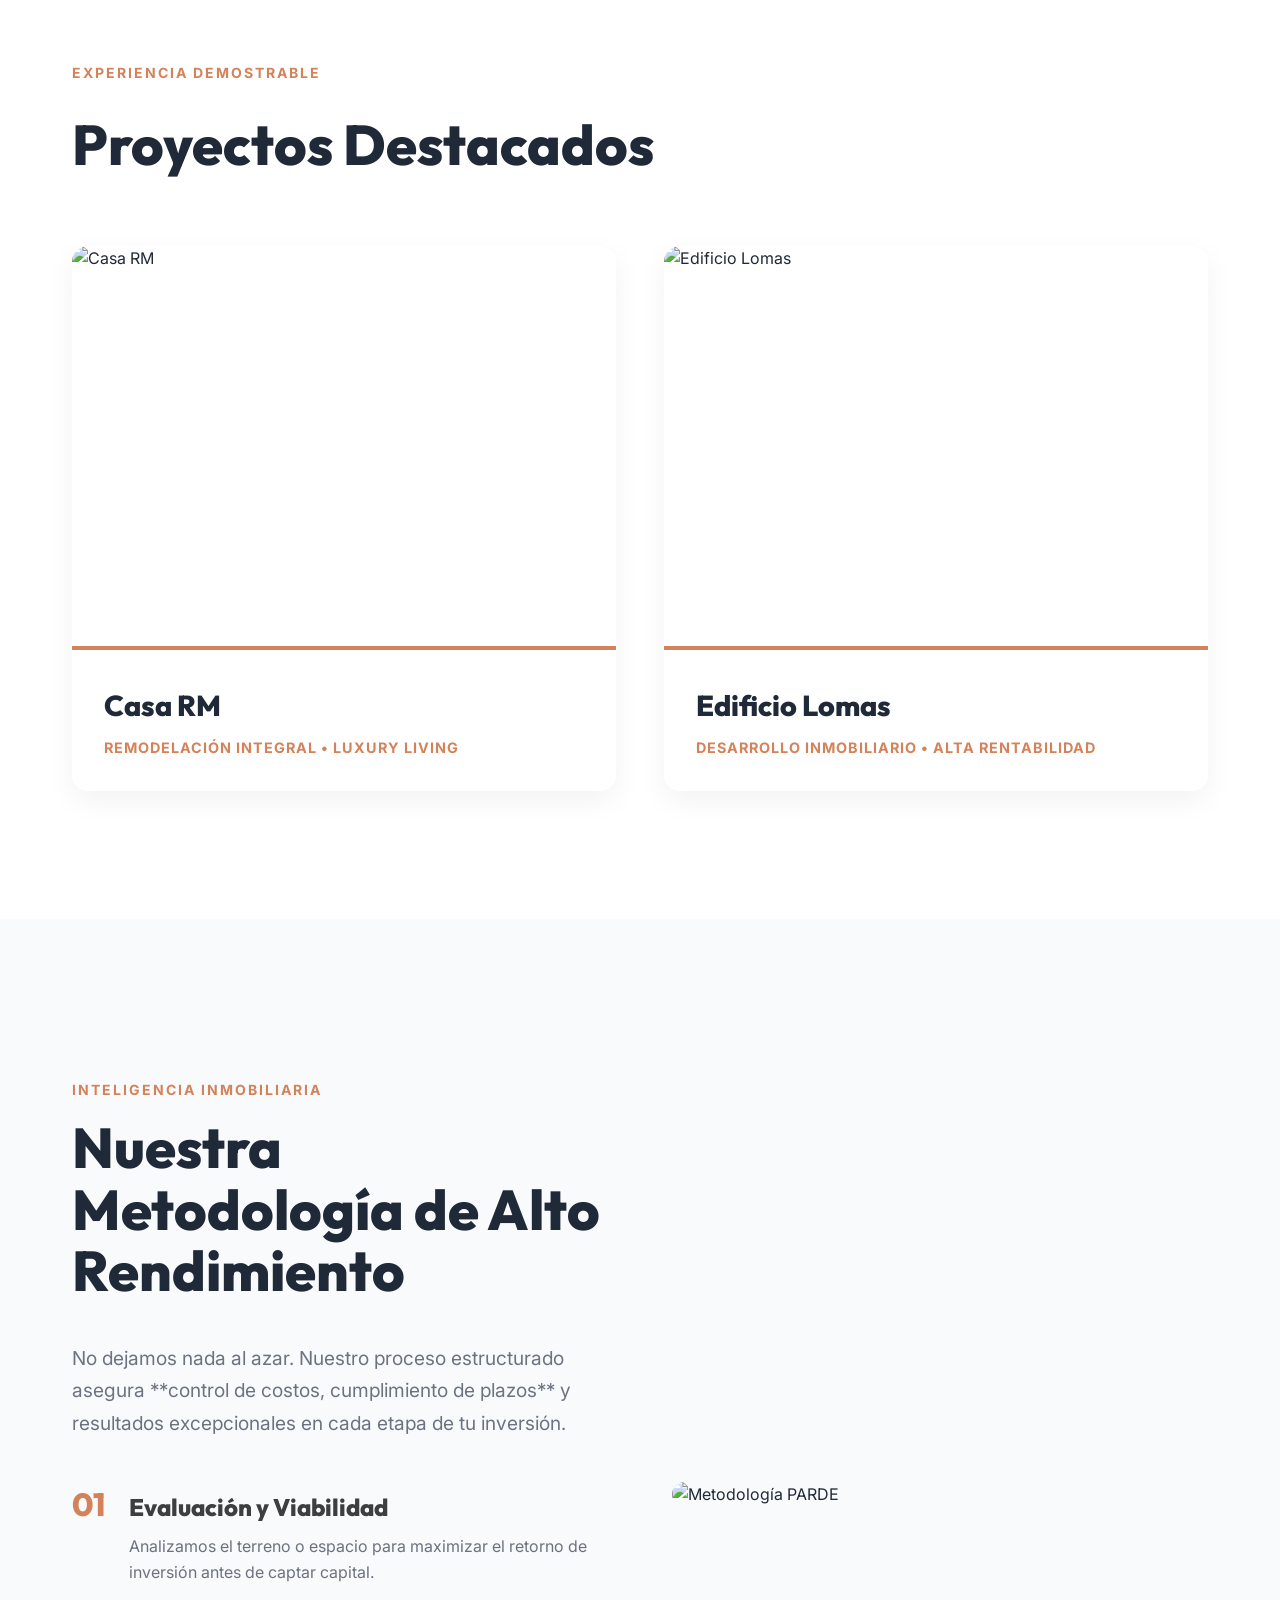
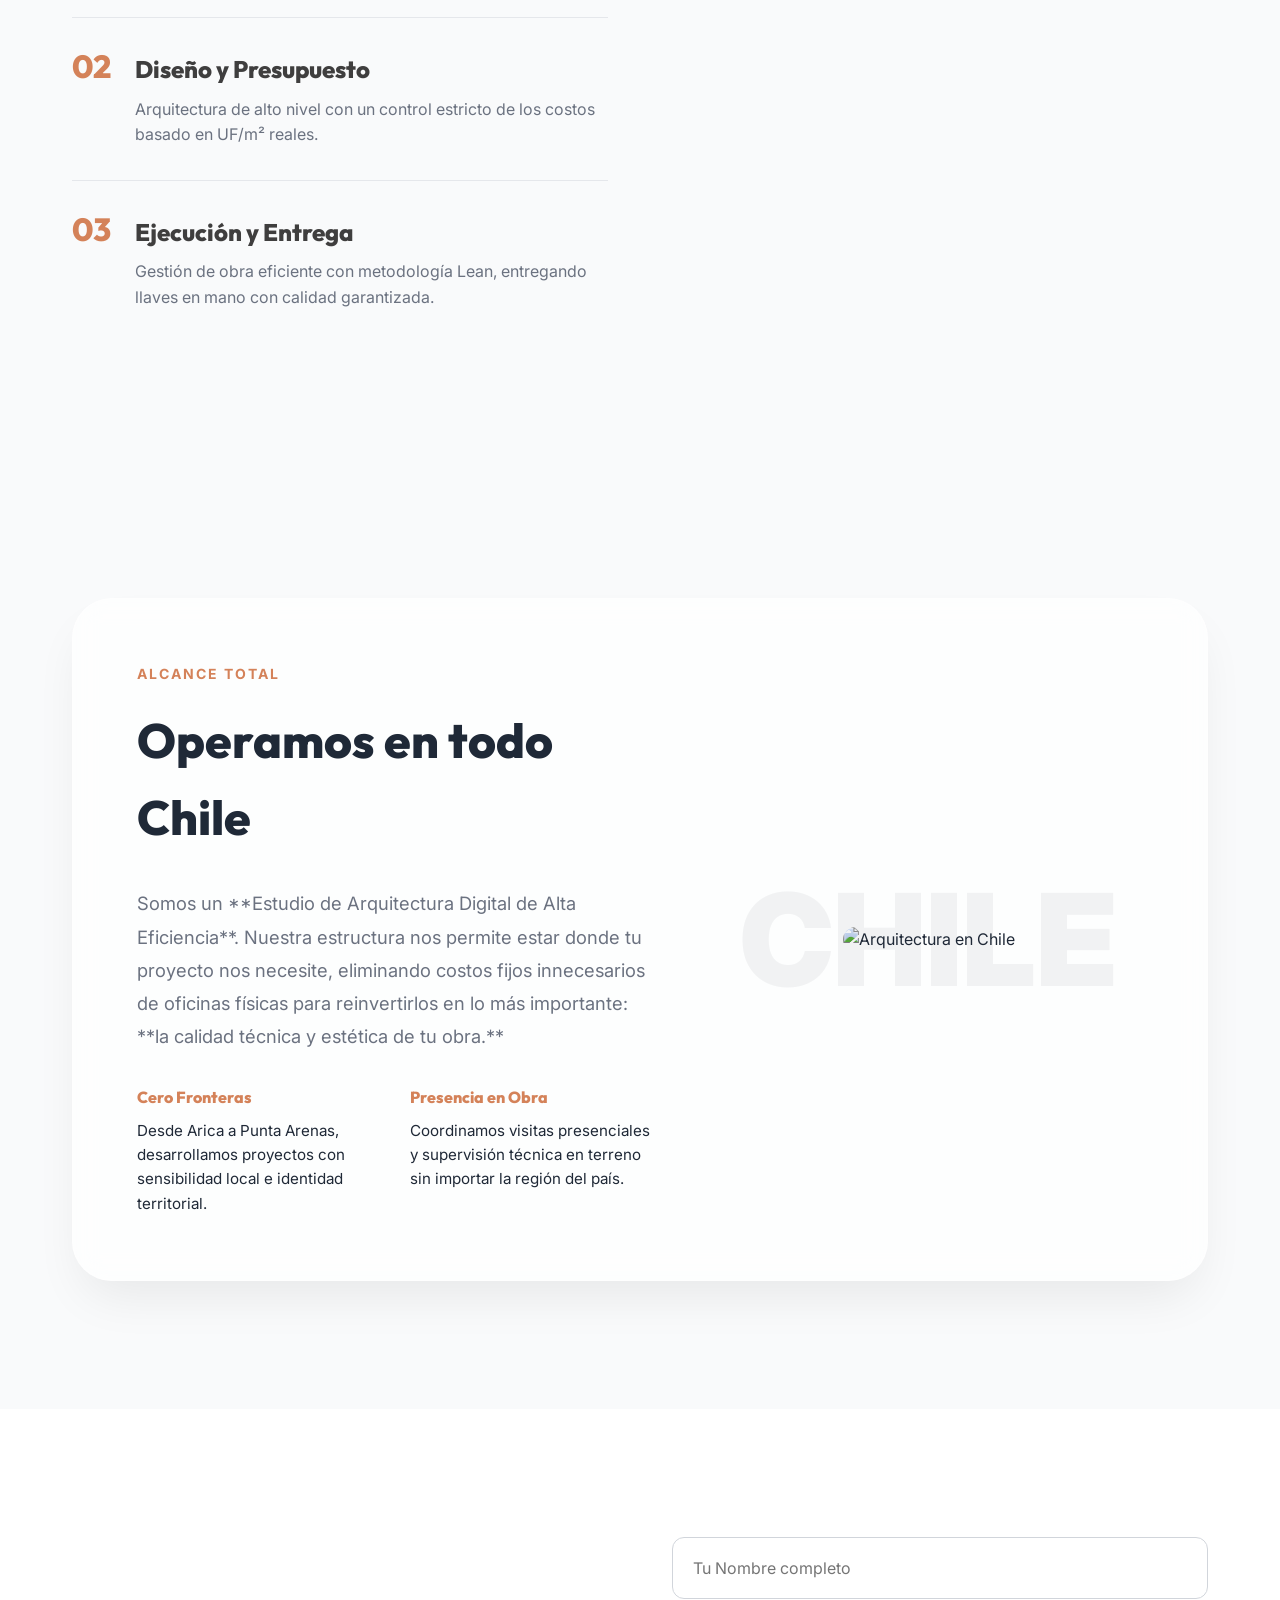
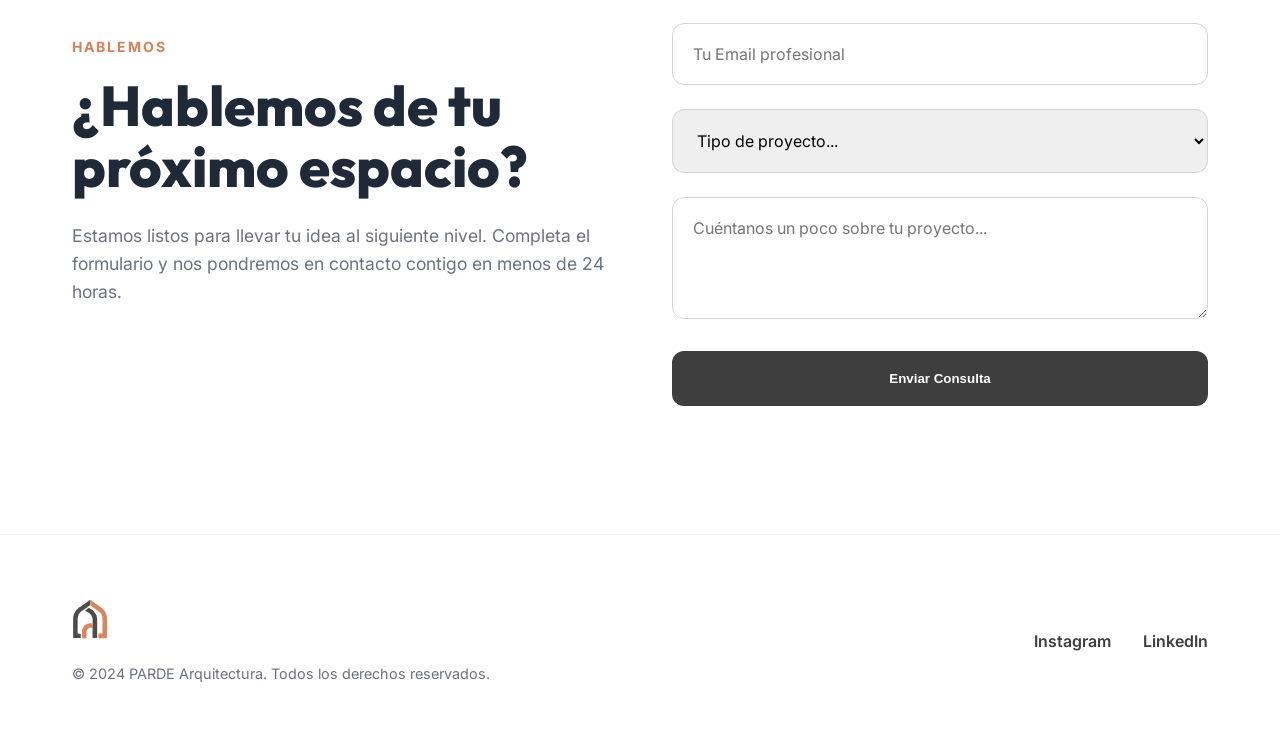
==== commit f160fc0c: "Add files via upload" ====
--- a/index.html
+++ b/index.html
@@ -159,6 +159,44 @@
         </div>
     </section>
 
+    <!-- PRESENCIA NACIONAL -->
+    <section class="national-reach" style="padding: 8rem 0; background: var(--bg-soft);">
+        <div class="container">
+            <div class="glass-card reveal"
+                style="padding: 4rem; border-radius: 40px; display: grid; grid-template-columns: 1.2fr 1fr; gap: 4rem; align-items: center;">
+                <div>
+                    <span class="section-label">Alcance Total</span>
+                    <h2 style="font-size: 3rem; margin-bottom: 2rem;">Operamos en todo Chile</h2>
+                    <p style="font-size: 1.15rem; color: var(--text-muted); line-height: 1.8; margin-bottom: 2rem;">
+                        Somos un **Estudio de Arquitectura Digital de Alta Eficiencia**. Nuestra estructura nos permite
+                        estar donde tu proyecto nos necesite, eliminando costos fijos innecesarios de oficinas físicas
+                        para reinvertirlos en lo más importante: **la calidad técnica y estética de tu obra.**
+                    </p>
+                    <div style="display: grid; grid-template-columns: 1fr 1fr; gap: 2rem;">
+                        <div>
+                            <h4 style="color: var(--brand-terra); margin-bottom: 0.5rem;">Cero Fronteras</h4>
+                            <p style="font-size: 0.95rem;">Desde Arica a Punta Arenas, desarrollamos proyectos con
+                                sensibilidad local e identidad territorial.</p>
+                        </div>
+                        <div>
+                            <h4 style="color: var(--brand-terra); margin-bottom: 0.5rem;">Presencia en Obra</h4>
+                            <p style="font-size: 0.95rem;">Coordinamos visitas presenciales y supervisión técnica en
+                                terreno sin importar la región del país.</p>
+                        </div>
+                    </div>
+                </div>
+                <div style="position: relative; text-align: center;">
+                    <div
+                        style="font-size: 8rem; opacity: 0.05; position: absolute; top: 50%; left: 50%; transform: translate(-50%, -50%); font-weight: 900; white-space: nowrap;">
+                        CHILE</div>
+                    <img src="https://images.unsplash.com/photo-1590011559869-70360a63ed5b?ixlib=rb-4.0.3&auto=format&fit=crop&w=800&q=80"
+                        alt="Arquitectura en Chile"
+                        style="width: 100%; border-radius: 20px; box-shadow: var(--shadow-premium);">
+                </div>
+            </div>
+        </div>
+    </section>
+
     <section class="contact" id="contacto">
         <div class="container">
             <div class="contact-layout">
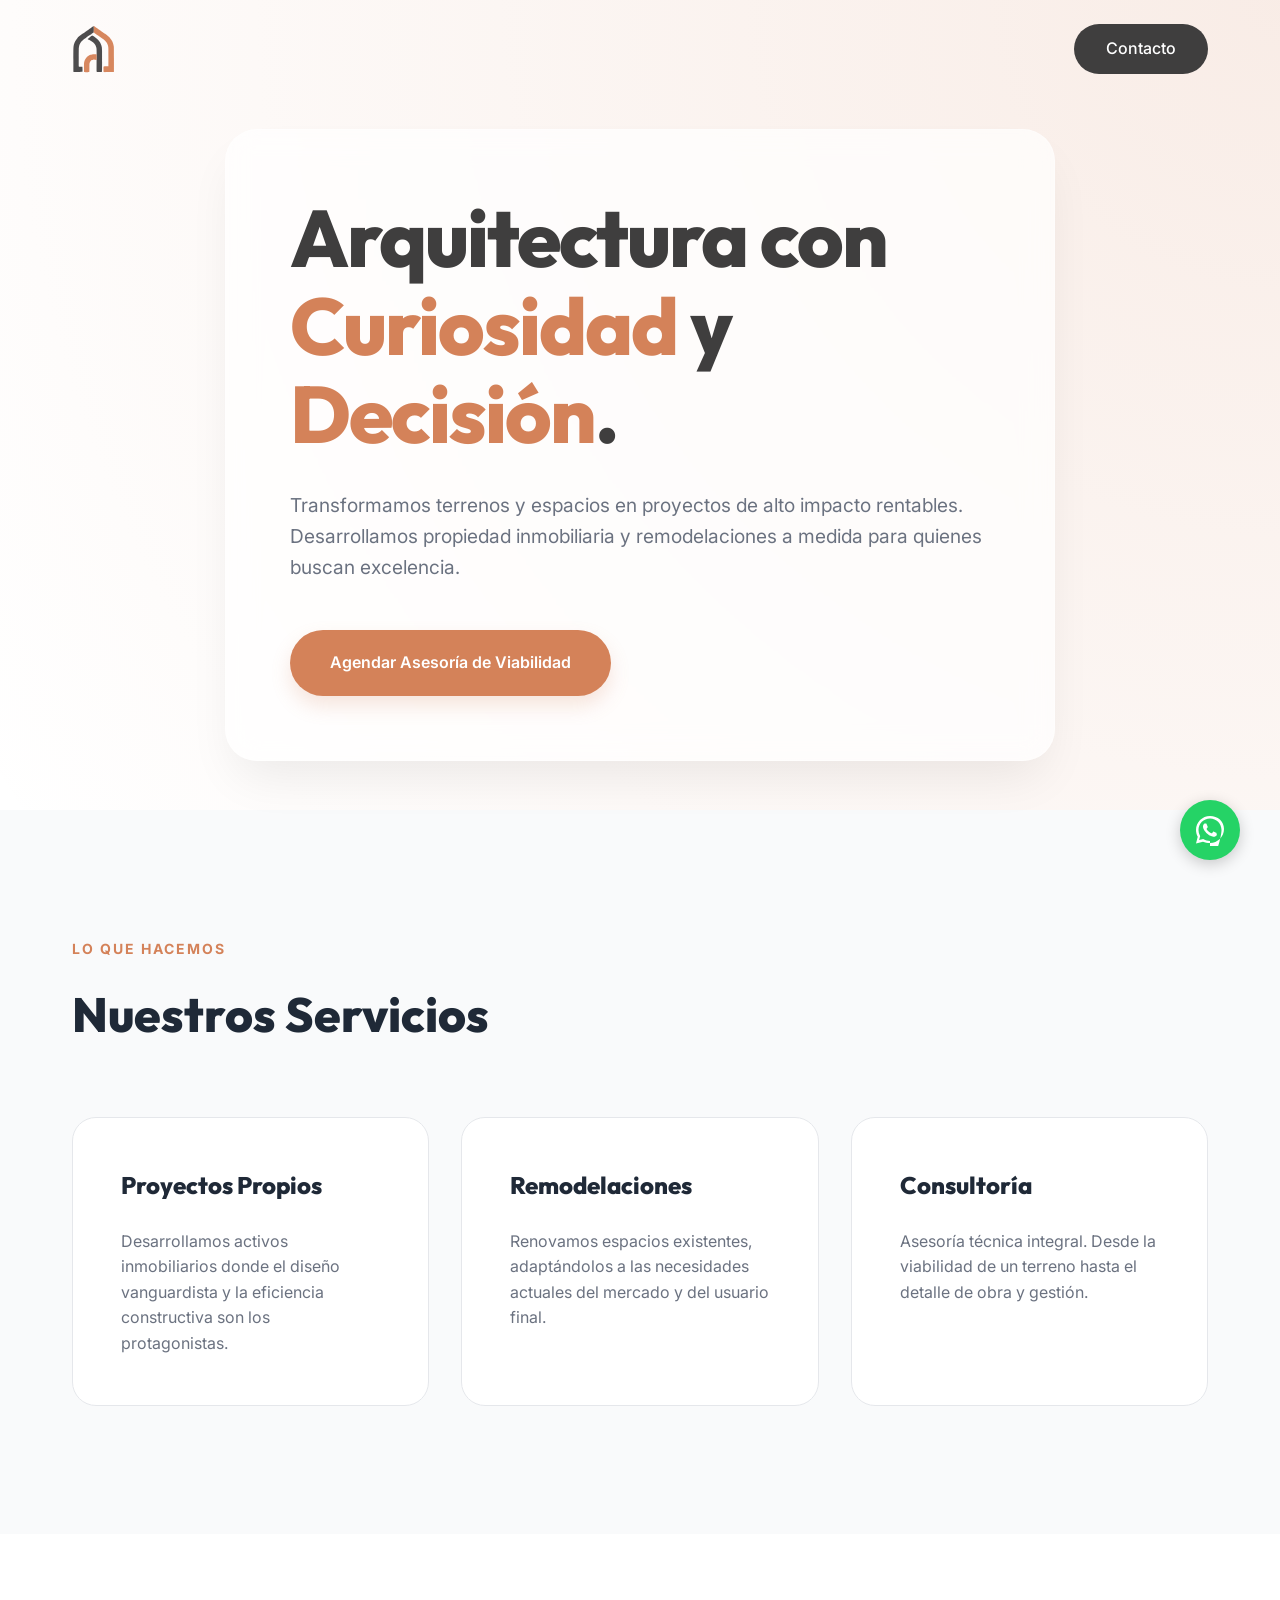
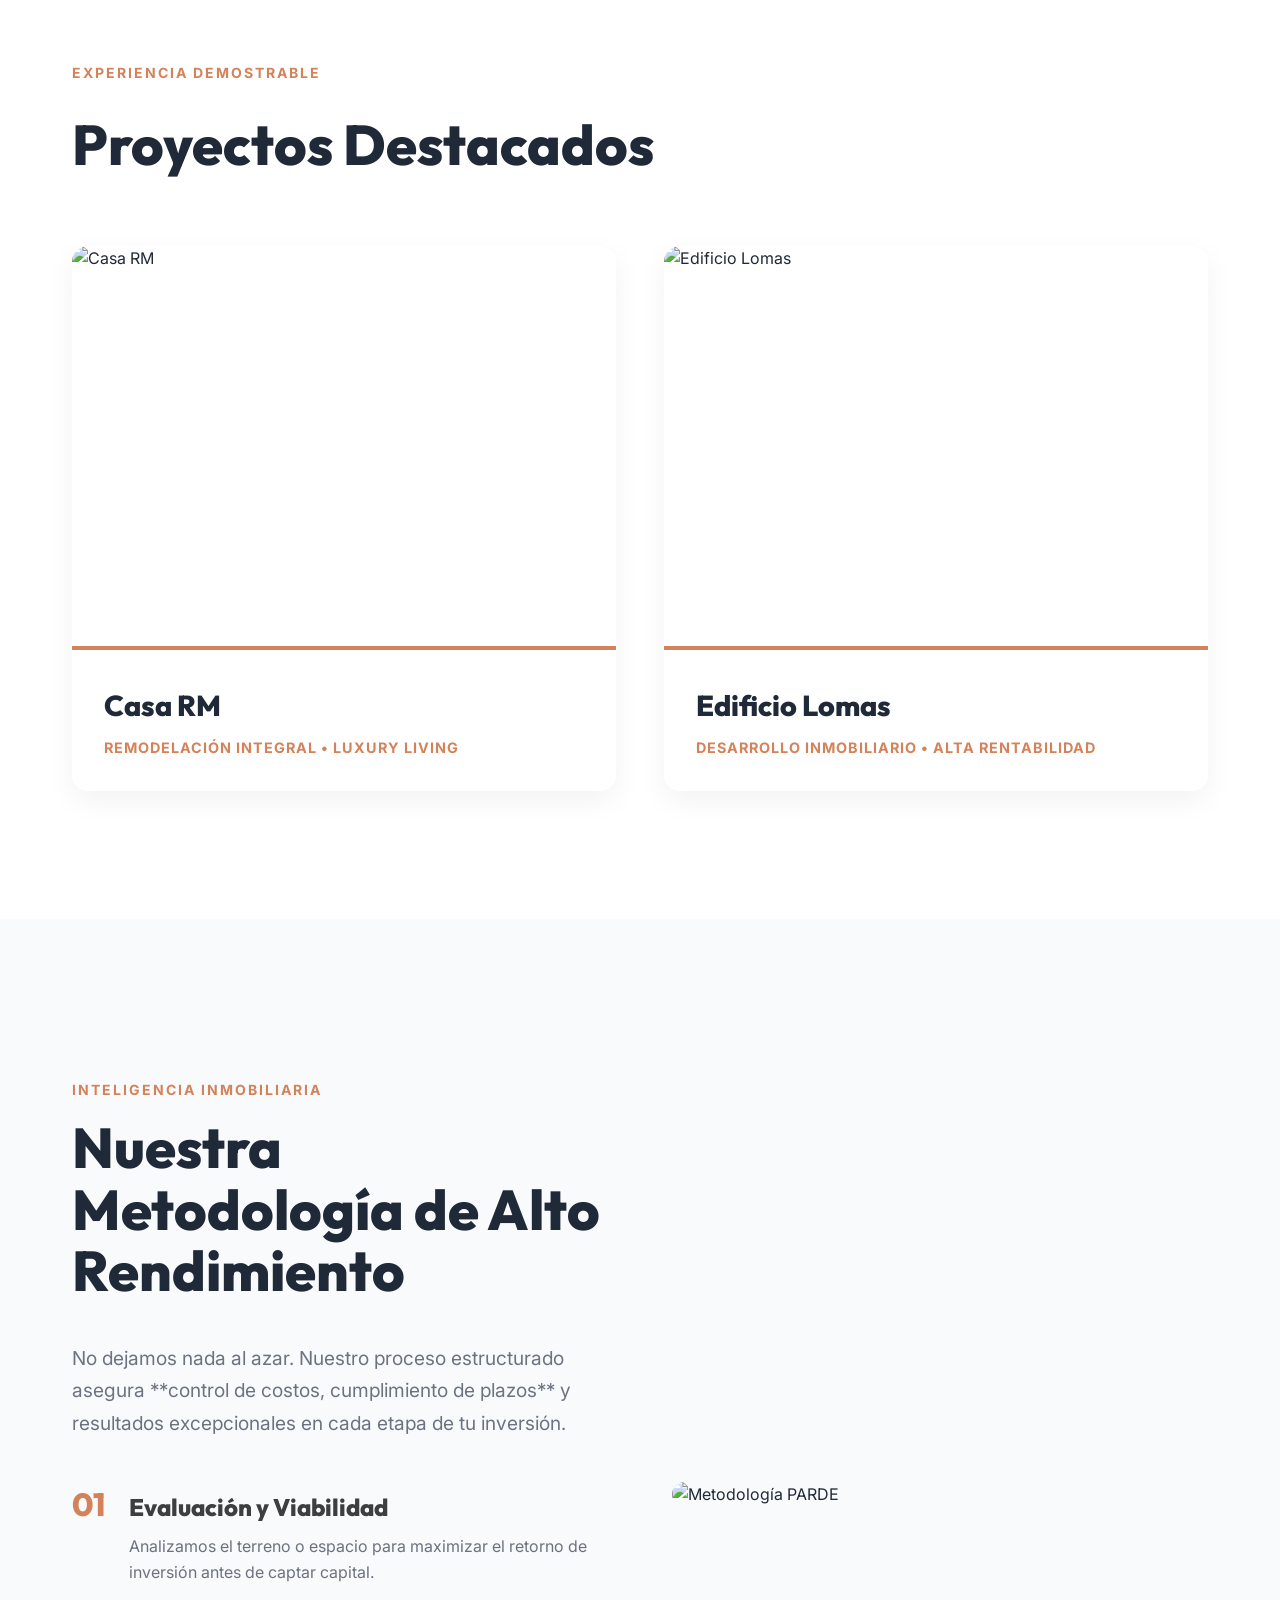
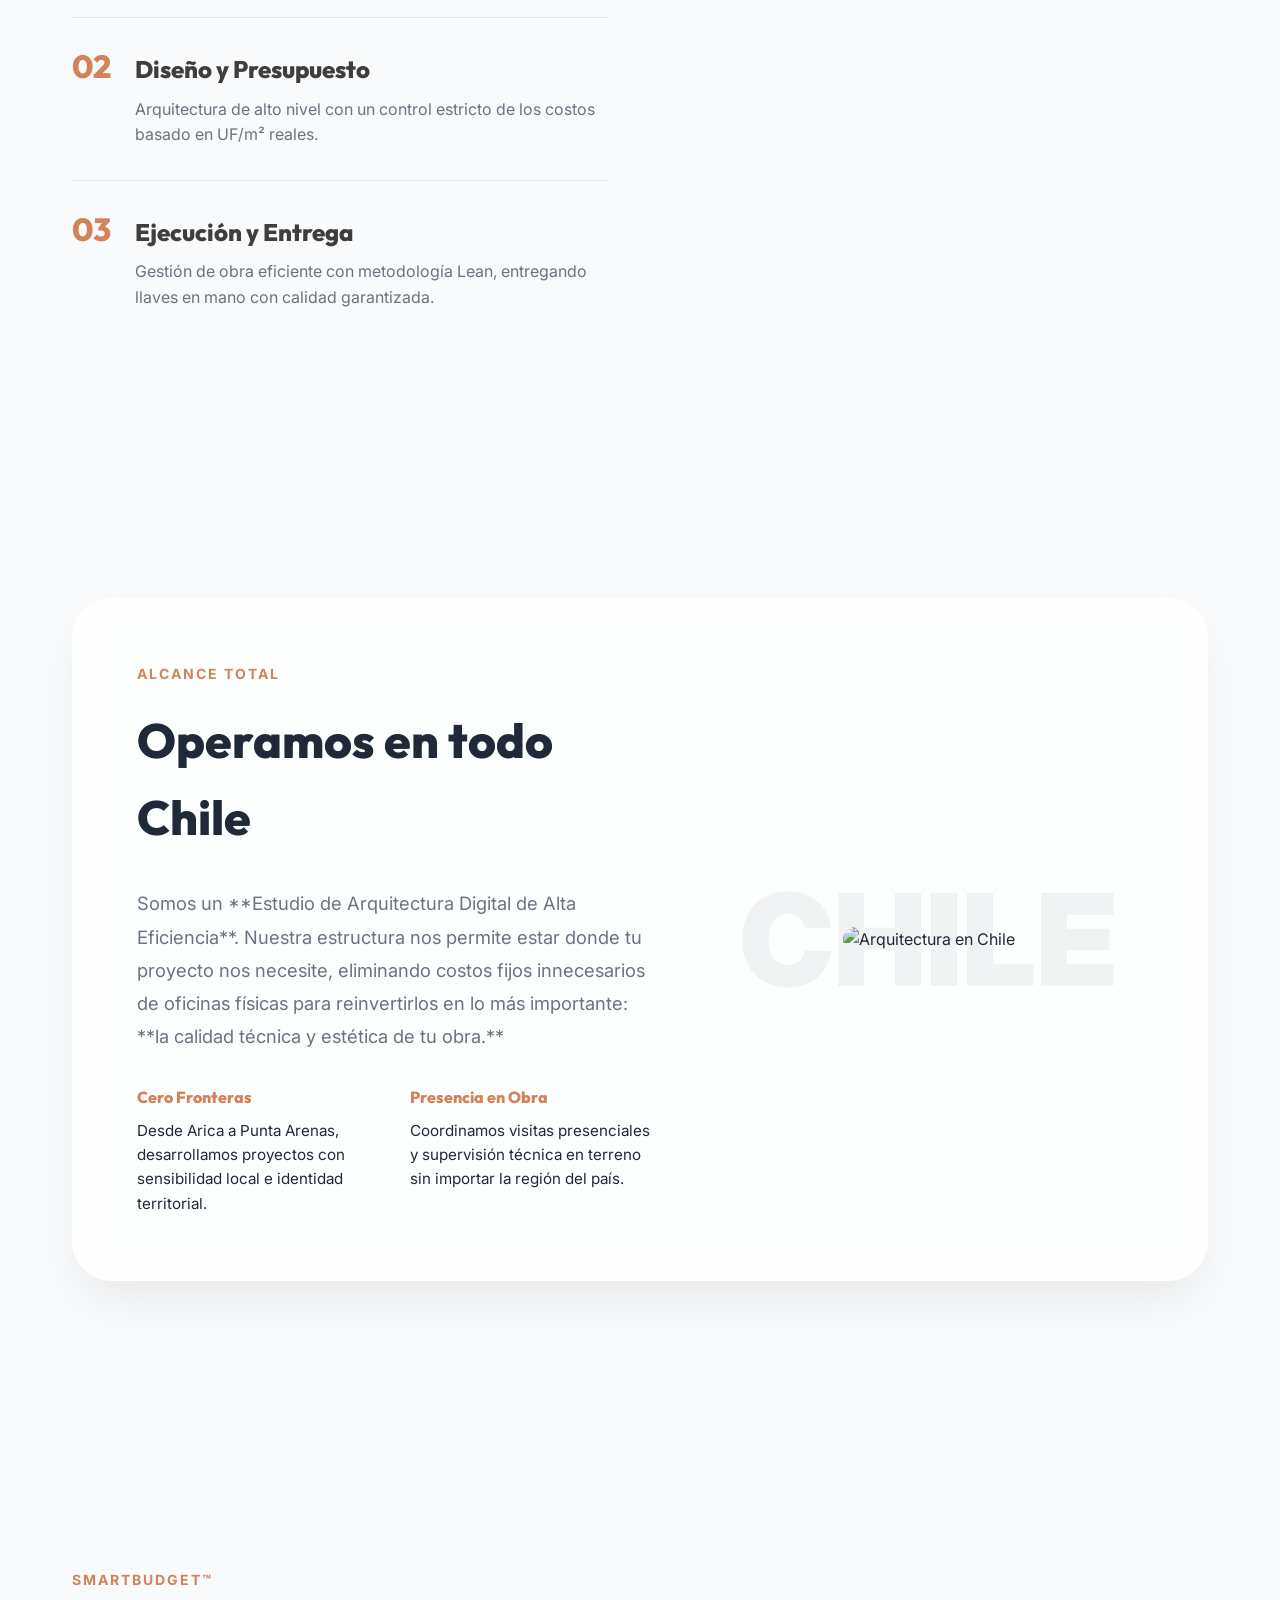
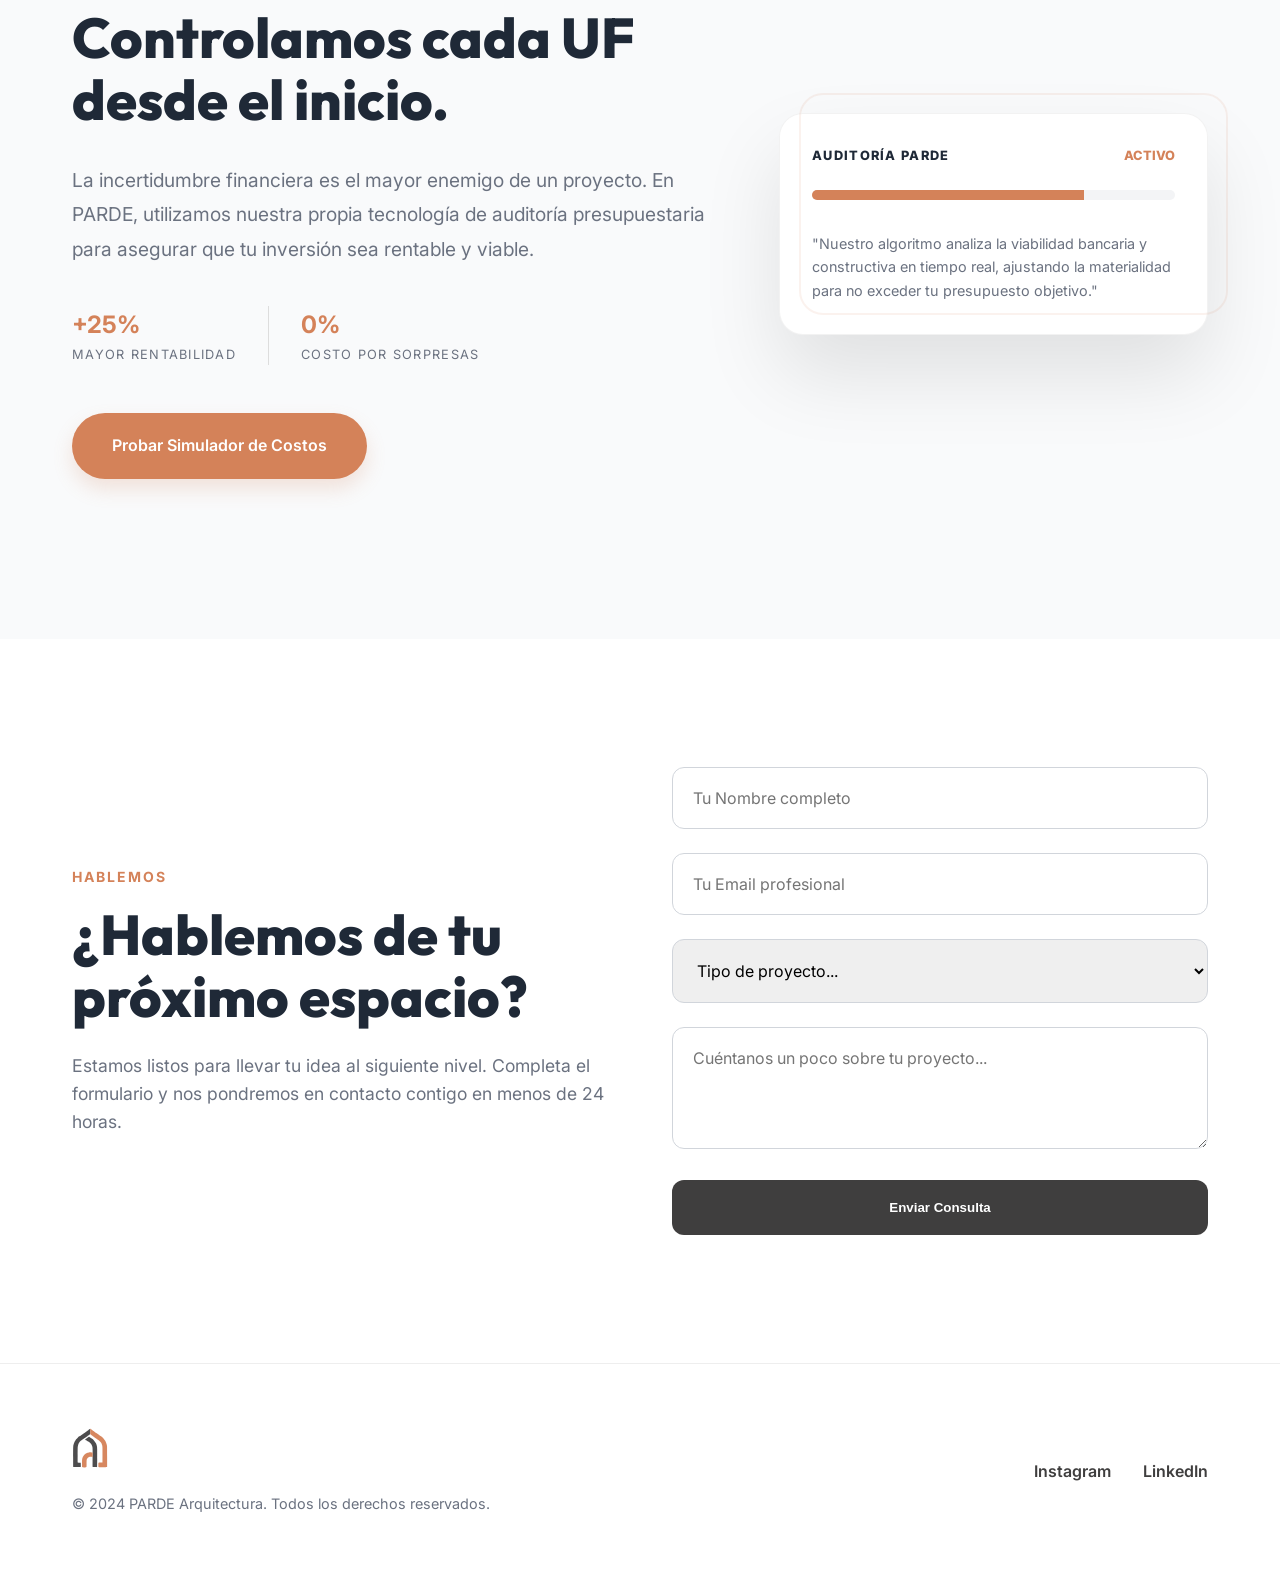
==== commit eaf677a6: "Add files via upload" ====
--- a/index.html
+++ b/index.html
@@ -197,6 +197,63 @@
         </div>
     </section>
 
+    <!-- COST CONTROL / SMARTBUDGET -->
+    <section class="cost-intelligence" style="padding: 10rem 0; background-color: var(--bg-soft);">
+        <div class="container">
+            <div style="display: grid; grid-template-columns: 1.2fr 0.8fr; gap: 4rem; align-items: center;">
+                <div class="reveal">
+                    <span class="section-label">SmartBudget™</span>
+                    <h2 style="font-size: 3.5rem; margin-bottom: 2rem; line-height: 1.1;">Controlamos cada UF <br>desde
+                        el inicio.</h2>
+                    <p style="color: var(--text-muted); font-size: 1.2rem; line-height: 1.8; margin-bottom: 2.5rem;">
+                        La incertidumbre financiera es el mayor enemigo de un proyecto. En PARDE, utilizamos nuestra
+                        propia tecnología de auditoría presupuestaria para asegurar que tu inversión sea rentable y
+                        viable.
+                    </p>
+                    <div style="display: flex; gap: 2rem; margin-bottom: 3rem;">
+                        <div>
+                            <strong style="display: block; font-size: 1.5rem; color: var(--brand-terra);">+25%</strong>
+                            <p
+                                style="font-size: 0.8rem; text-transform: uppercase; letter-spacing: 0.1em; color: var(--text-muted);">
+                                Mayor Rentabilidad</p>
+                        </div>
+                        <div style="border-left: 1px solid #DDD; padding-left: 2rem;">
+                            <strong style="display: block; font-size: 1.5rem; color: var(--brand-terra);">0%</strong>
+                            <p
+                                style="font-size: 0.8rem; text-transform: uppercase; letter-spacing: 0.1em; color: var(--text-muted);">
+                                Costo por Sorpresas</p>
+                        </div>
+                    </div>
+                    <a href="calculadora-costos.html" class="cta-button" style="display: inline-block;">Probar Simulador
+                        de Costos</a>
+                </div>
+                <div class="reveal" style="position: relative;">
+                    <div
+                        style="background: white; padding: 2rem; border-radius: 24px; box-shadow: 0 40px 80px rgba(0,0,0,0.1); border: 1px solid rgba(0,0,0,0.05);">
+                        <div style="display: flex; justify-content: space-between; margin-bottom: 1.5rem;">
+                            <span
+                                style="font-weight: 800; font-size: 0.8rem; text-transform: uppercase; letter-spacing: 0.1em;">Auditoría
+                                PARDE</span>
+                            <span style="color: var(--brand-terra); font-weight: 800; font-size: 0.8rem;">ACTIVO</span>
+                        </div>
+                        <div
+                            style="height: 10px; background: #F3F4F6; border-radius: 5px; margin-bottom: 2rem; overflow: hidden;">
+                            <div style="width: 75%; height: 100%; background: var(--brand-terra);"></div>
+                        </div>
+                        <p style="font-size: 0.9rem; color: var(--text-muted); line-height: 1.6;">
+                            "Nuestro algoritmo analiza la viabilidad bancaria y constructiva en tiempo real, ajustando
+                            la materialidad para no exceder tu presupuesto objetivo."
+                        </p>
+                    </div>
+                    <!-- Decoración -->
+                    <div
+                        style="position: absolute; -z-index: 1; top: -20px; right: -20px; width: 100%; height: 100%; border: 2px solid var(--brand-terra); border-radius: 24px; opacity: 0.1;">
+                    </div>
+                </div>
+            </div>
+        </div>
+    </section>
+
     <section class="contact" id="contacto">
         <div class="container">
             <div class="contact-layout">
@@ -212,13 +269,13 @@
 
                 <form class="contact-form reveal" id="pardeForm">
                     <div class="form-group">
-                        <input type="text" id="name" placeholder="Tu Nombre completo" required>
+                        <input type="text" id="name" name="nombre" placeholder="Tu Nombre completo" required>
                     </div>
                     <div class="form-group">
-                        <input type="email" id="email" placeholder="Tu Email profesional" required>
+                        <input type="email" id="email" name="email" placeholder="Tu Email profesional" required>
                     </div>
                     <div class="form-group">
-                        <select id="project-type" required>
+                        <select id="project-type" name="tipo_proyecto" required>
                             <option value="">Tipo de proyecto...</option>
                             <option value="remodelacion">Remodelación</option>
                             <option value="inversion">Proyecto de Inversión</option>
@@ -227,7 +284,8 @@
                         </select>
                     </div>
                     <div class="form-group">
-                        <textarea id="message" rows="4" placeholder="Cuéntanos un poco sobre tu proyecto..."
+                        <textarea id="message" name="mensaje" rows="4"
+                            placeholder="Cuéntanos un poco sobre tu proyecto..."
                             style="width: 100%; padding: 1.25rem; border: 1px solid #D1D5DB; border-radius: 12px; font-family: inherit; font-size: 1rem;"></textarea>
                     </div>
                     <button type="submit" class="submit-btn" id="submitBtn">Enviar Consulta</button>
@@ -257,7 +315,7 @@
     <!-- WhatsApp Multi-Contact Menu -->
     <div class="whatsapp-menu" id="waMenu">
         <div class="whatsapp-options">
-            <a href="https://wa.me/569XXXXXXXX?text=Hola%20Arq.%20Sebasti%C3%A1n%20Mu%C3%B1oz,%20vengo%20de%20la%20web..."
+            <a href="https://wa.me/56950196861?text=Hola%20Arq.%20Sebasti%C3%A1n%20Mu%C3%B1oz,%20vengo%20de%20la%20web..."
                 class="whatsapp-option" target="_blank">
                 <svg class="wa-icon" viewBox="0 0 32 32">
                     <path
@@ -265,7 +323,7 @@
                 </svg>
                 Arq. Sebastián Muñoz
             </a>
-            <a href="https://wa.me/569XXXXXXXX?text=Hola%20Arq.%20Adolfo%20Henr%C3%ADquez,%20vengo%20de%20la%20web..."
+            <a href="https://wa.me/56971089393?text=Hola%20Arq.%20Adolfo%20Henr%C3%ADquez,%20vengo%20de%20la%20web..."
                 class="whatsapp-option" target="_blank">
                 <svg class="wa-icon" viewBox="0 0 32 32">
                     <path
